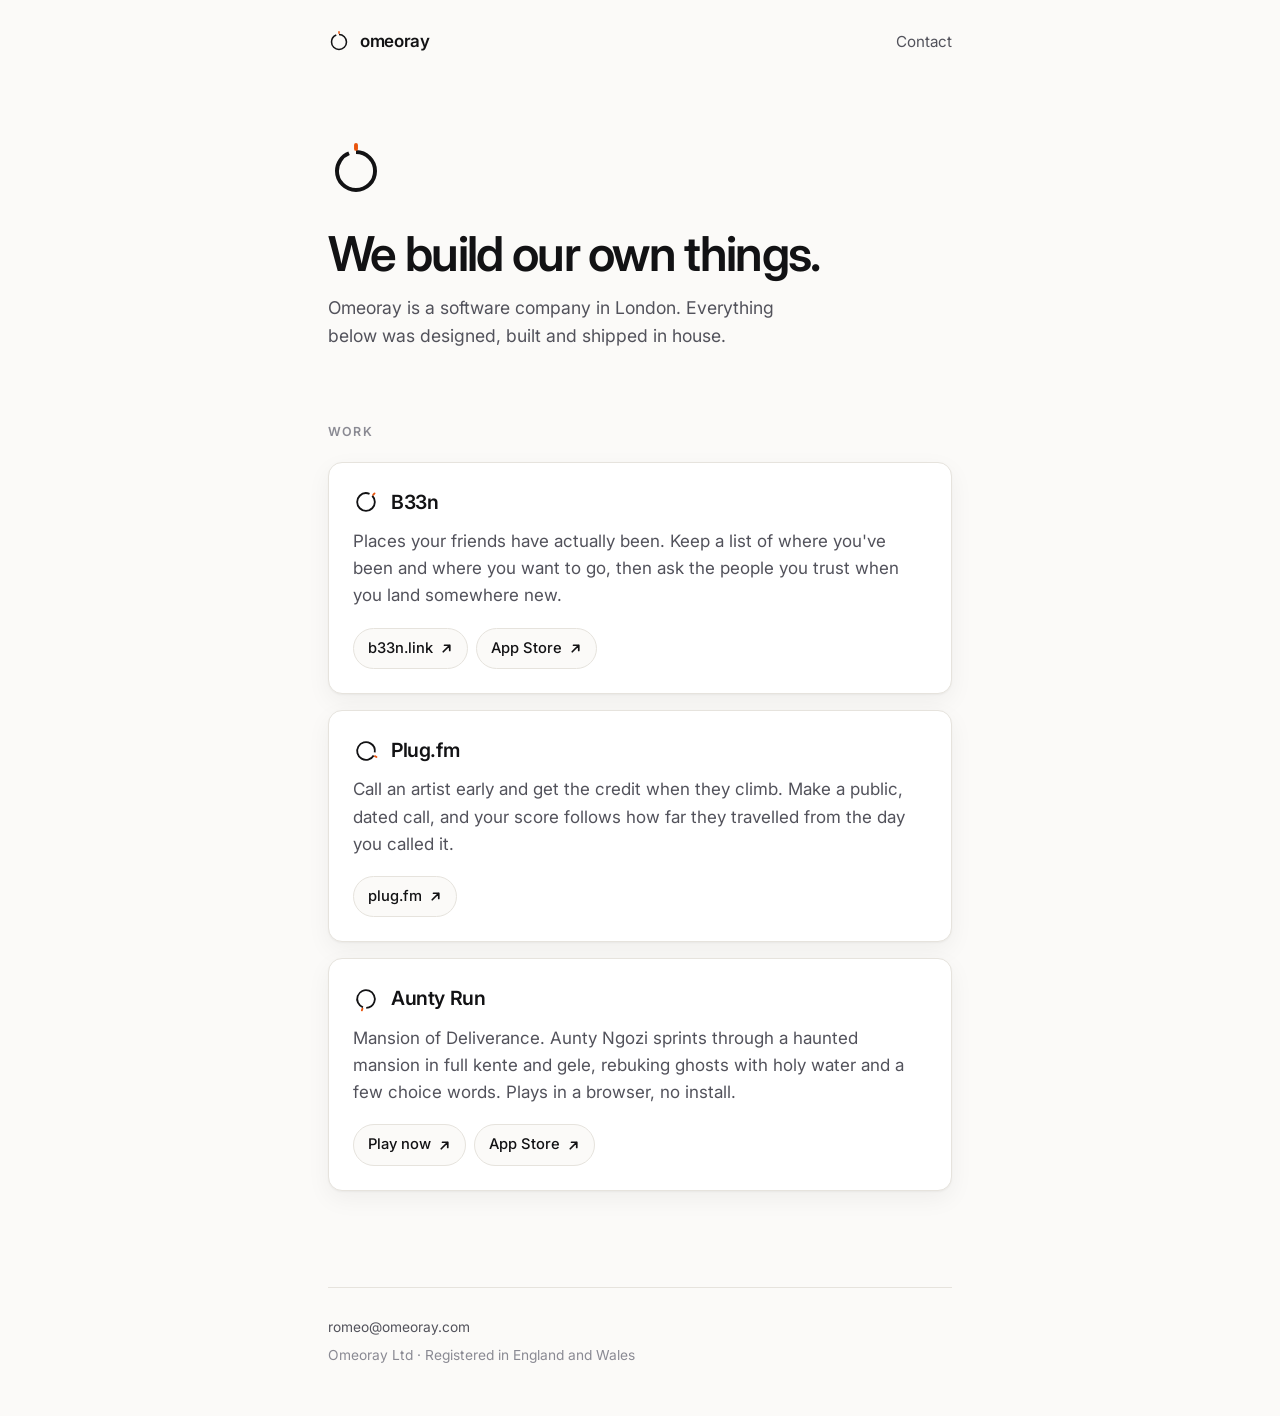
==== index.html @ 8a7ece59 "Add the Omeoray Ltd company site A static site: home page with the three shipped products, and a con" ====
<!DOCTYPE html>
<html lang="en">
<head>
<meta charset="utf-8">
<meta name="viewport" content="width=device-width, initial-scale=1">
<title>Omeoray</title>
<meta name="description" content="Omeoray is a software company in London. We build and run a small portfolio of our own apps.">
<link rel="icon" href="favicon.svg" type="image/svg+xml">
<meta property="og:title" content="Omeoray">
<meta property="og:description" content="A software company in London. We build and run a small portfolio of our own apps.">
<meta property="og:type" content="website">
<link rel="preconnect" href="https://fonts.googleapis.com">
<link rel="preconnect" href="https://fonts.gstatic.com" crossorigin>
<link href="https://fonts.googleapis.com/css2?family=Inter:wght@400;500;600&display=swap" rel="stylesheet">
<link rel="stylesheet" href="styles.css">
</head>
<body>

<div class="shell">

  <header class="top">
    <a class="brand" href="./" aria-label="Omeoray — home">
      <!-- the bearing mark: one ring, one tick. --bearing sets its heading. -->
      <svg class="mark" viewBox="0 0 100 100" style="--bearing:0deg" aria-hidden="true">
        <g class="dial">
          <circle class="ring" cx="50" cy="50" r="34" stroke-dasharray="199.6 14" transform="rotate(-90 50 50)"></circle>
          <line class="tick" x1="50" y1="10.5" x2="50" y2="3.5"></line>
        </g>
      </svg>
      <span>omeoray</span>
    </a>
    <nav><a href="contact/">Contact</a></nav>
  </header>

  <main>

    <section class="hero">
      <svg class="mark" id="heroMark" viewBox="0 0 100 100" style="--bearing:0deg" aria-hidden="true">
        <g class="dial">
          <circle class="ring" cx="50" cy="50" r="34" stroke-dasharray="199.6 14" transform="rotate(-90 50 50)"></circle>
          <line class="tick" x1="50" y1="10.5" x2="50" y2="3.5"></line>
        </g>
      </svg>
      <h1>We build our own&nbsp;things.</h1>
      <p>Omeoray is a software company in London. Everything below was designed, built and shipped in&nbsp;house.</p>
    </section>

    <section aria-labelledby="work">
      <h2 class="section-label" id="work">Work</h2>

      <ul class="projects">

        <!-- ───────── B33n ───────── -->
        <li class="project reveal" style="--bearing:45deg">
          <div class="project-top">
            <svg class="mark" viewBox="0 0 100 100" aria-hidden="true">
              <g class="dial">
                <circle class="ring" cx="50" cy="50" r="34" stroke-dasharray="199.6 14" transform="rotate(-90 50 50)"></circle>
                <line class="tick" x1="50" y1="10.5" x2="50" y2="3.5"></line>
              </g>
            </svg>
            <h3>B33n</h3>
          </div>
          <p>Places your friends have actually been. Keep a list of where you've been and where you want to go, then ask the people you trust when you land somewhere new.</p>
          <p class="actions">
            <a class="btn" href="https://b33n.link">
              b33n.link
              <svg aria-hidden="true" viewBox="0 0 12 12" fill="none" stroke="currentColor" stroke-width="1.6" stroke-linecap="round" stroke-linejoin="round"><path d="M3 9 9 3M4.2 3H9v4.8"/></svg>
            </a>
            <a class="btn" href="https://apps.apple.com/gb/app/b33n/id6809171479">
              App Store
              <svg aria-hidden="true" viewBox="0 0 12 12" fill="none" stroke="currentColor" stroke-width="1.6" stroke-linecap="round" stroke-linejoin="round"><path d="M3 9 9 3M4.2 3H9v4.8"/></svg>
            </a>
          </p>
        </li>

        <!-- ───────── Plug.fm ───────── -->
        <li class="project reveal" style="--bearing:120deg">
          <div class="project-top">
            <svg class="mark" viewBox="0 0 100 100" aria-hidden="true">
              <g class="dial">
                <circle class="ring" cx="50" cy="50" r="34" stroke-dasharray="199.6 14" transform="rotate(-90 50 50)"></circle>
                <line class="tick" x1="50" y1="10.5" x2="50" y2="3.5"></line>
              </g>
            </svg>
            <h3>Plug.fm</h3>
          </div>
          <p>Call an artist early and get the credit when they climb. Make a public, dated call, and your score follows how far they travelled from the day you called it.</p>
          <p class="actions">
            <a class="btn" href="https://plug.fm">
              plug.fm
              <svg aria-hidden="true" viewBox="0 0 12 12" fill="none" stroke="currentColor" stroke-width="1.6" stroke-linecap="round" stroke-linejoin="round"><path d="M3 9 9 3M4.2 3H9v4.8"/></svg>
            </a>
          </p>
        </li>

        <!-- ───────── Aunty Run ───────── -->
        <li class="project reveal" style="--bearing:200deg">
          <div class="project-top">
            <svg class="mark" viewBox="0 0 100 100" aria-hidden="true">
              <g class="dial">
                <circle class="ring" cx="50" cy="50" r="34" stroke-dasharray="199.6 14" transform="rotate(-90 50 50)"></circle>
                <line class="tick" x1="50" y1="10.5" x2="50" y2="3.5"></line>
              </g>
            </svg>
            <h3>Aunty Run</h3>
          </div>
          <p>Mansion of Deliverance. Aunty Ngozi sprints through a haunted mansion in full kente and gele, rebuking ghosts with holy water and a few choice words. Plays in a browser, no install.</p>
          <p class="actions">
            <a class="btn" href="https://aunty-run.replit.app">
              Play now
              <svg aria-hidden="true" viewBox="0 0 12 12" fill="none" stroke="currentColor" stroke-width="1.6" stroke-linecap="round" stroke-linejoin="round"><path d="M3 9 9 3M4.2 3H9v4.8"/></svg>
            </a>
            <a class="btn" href="https://apps.apple.com/gb/app/auntyrun/id6780049104">
              App Store
              <svg aria-hidden="true" viewBox="0 0 12 12" fill="none" stroke="currentColor" stroke-width="1.6" stroke-linecap="round" stroke-linejoin="round"><path d="M3 9 9 3M4.2 3H9v4.8"/></svg>
            </a>
          </p>
        </li>

      </ul>
    </section>

  </main>

  <footer>
    <p><a href="contact/">romeo@omeoray.com</a></p>
    <!-- Required by law before this goes live on a public domain: company number,
         place of registration and registered office address. See README. -->
    <p>Omeoray Ltd · Registered in England and Wales</p>
  </footer>

</div>

<script>
  document.documentElement.classList.add('js');

  // Settle the hero mark onto its bearing once, on arrival.
  var hero = document.getElementById('heroMark');
  if (hero && !matchMedia('(prefers-reduced-motion: reduce)').matches) {
    hero.style.setProperty('--bearing', '-42deg');
    requestAnimationFrame(function () {
      requestAnimationFrame(function () {
        hero.style.setProperty('--bearing', '0deg');
      });
    });
  }

  // Reveal each card as it arrives. With no JS the cards are simply visible.
  var cards = document.querySelectorAll('.reveal');
  if ('IntersectionObserver' in window) {
    var io = new IntersectionObserver(function (entries) {
      entries.forEach(function (entry) {
        if (entry.isIntersecting) {
          entry.target.classList.add('is-in');
          io.unobserve(entry.target);
        }
      });
    }, { rootMargin: '0px 0px -8% 0px', threshold: 0.1 });
    cards.forEach(function (card, i) {
      card.style.transitionDelay = (i * 70) + 'ms';
      io.observe(card);
    });
  } else {
    cards.forEach(function (card) { card.classList.add('is-in'); });
  }
</script>

</body>
</html>
---- styles.css ----
/* Omeoray Ltd — company site
   One stylesheet. Light by default, dark when the viewer's system asks for it. */

:root {
  --bg: #fbfaf8;
  --bg-raised: #ffffff;
  --ink: #121214;
  --ink-soft: #52525b;
  --ink-faint: #8a8a93;
  --line: #e6e3dd;
  --accent: #e9540d;
  --shadow: 0 1px 2px rgba(18, 18, 20, 0.04), 0 8px 24px rgba(18, 18, 20, 0.05);
  --shadow-lift: 0 2px 4px rgba(18, 18, 20, 0.05), 0 14px 36px rgba(18, 18, 20, 0.09);
  --radius: 14px;
}

@media (prefers-color-scheme: dark) {
  :root:not([data-theme="light"]) {
    --bg: #0e0e10;
    --bg-raised: #17171a;
    --ink: #f4f3f1;
    --ink-soft: #a9a9b2;
    --ink-faint: #74747c;
    --line: #27272b;
    --accent: #ff7a33;
    --shadow: 0 1px 2px rgba(0, 0, 0, 0.3), 0 8px 24px rgba(0, 0, 0, 0.26);
    --shadow-lift: 0 2px 4px rgba(0, 0, 0, 0.34), 0 14px 36px rgba(0, 0, 0, 0.4);
  }
}

:root[data-theme="dark"] {
  --bg: #0e0e10;
  --bg-raised: #17171a;
  --ink: #f4f3f1;
  --ink-soft: #a9a9b2;
  --ink-faint: #74747c;
  --line: #27272b;
  --accent: #ff7a33;
  --shadow: 0 1px 2px rgba(0, 0, 0, 0.3), 0 8px 24px rgba(0, 0, 0, 0.26);
  --shadow-lift: 0 2px 4px rgba(0, 0, 0, 0.34), 0 14px 36px rgba(0, 0, 0, 0.4);
}

*,
*::before,
*::after {
  box-sizing: border-box;
}

html {
  -webkit-text-size-adjust: 100%;
}

body {
  margin: 0;
  background: var(--bg);
  color: var(--ink);
  font-family: Inter, ui-sans-serif, system-ui, -apple-system, "Segoe UI", Roboto,
    Helvetica, Arial, sans-serif;
  font-size: 17px;
  line-height: 1.6;
  -webkit-font-smoothing: antialiased;
  text-rendering: optimizeLegibility;
}

.shell {
  width: 100%;
  max-width: 41rem;
  margin: 0 auto;
  padding: 0 16px;
}

/* ---------- the bearing mark ---------- */

.mark {
  display: block;
  color: var(--ink);
  flex: none;
}

.mark .ring {
  fill: none;
  stroke: currentColor;
  stroke-width: 7;
}

.mark .tick {
  fill: none;
  stroke: var(--accent);
  stroke-width: 7;
  stroke-linecap: round;
}

.mark .dial {
  transform: rotate(var(--bearing, 0deg));
  transform-origin: 50px 50px;
  transition: transform 900ms cubic-bezier(0.22, 1, 0.36, 1);
}

/* ---------- header ---------- */

.top {
  display: flex;
  align-items: center;
  justify-content: space-between;
  gap: 16px;
  padding: 28px 0 0;
}

.brand {
  display: inline-flex;
  align-items: center;
  gap: 10px;
  color: inherit;
  text-decoration: none;
  font-weight: 600;
  letter-spacing: -0.02em;
}

.brand .mark {
  width: 22px;
  height: 22px;
}

.top nav a {
  color: var(--ink-soft);
  text-decoration: none;
  font-size: 0.95rem;
}

.top nav a:hover,
.top nav a:focus-visible {
  color: var(--ink);
}

/* ---------- hero ---------- */

.hero {
  padding: 88px 0 72px;
}

.hero .mark {
  width: 56px;
  height: 56px;
  margin-bottom: 30px;
}

.hero h1 {
  margin: 0 0 14px;
  font-size: clamp(2.1rem, 8vw, 3rem);
  line-height: 1.05;
  letter-spacing: -0.035em;
  font-weight: 600;
}

.hero p {
  margin: 0;
  max-width: 30rem;
  color: var(--ink-soft);
  font-size: 1.1rem;
}

/* ---------- projects ---------- */

.section-label {
  margin: 0 0 20px;
  font-size: 0.78rem;
  font-weight: 600;
  letter-spacing: 0.1em;
  text-transform: uppercase;
  color: var(--ink-faint);
}

.projects {
  list-style: none;
  margin: 0;
  padding: 0;
  display: grid;
  gap: 16px;
}

.project {
  background: var(--bg-raised);
  border: 1px solid var(--line);
  border-radius: var(--radius);
  padding: 24px;
  box-shadow: var(--shadow);
  transition: box-shadow 260ms ease, transform 260ms ease, border-color 260ms ease;
}

.project:hover,
.project:focus-within {
  transform: translateY(-2px);
  box-shadow: var(--shadow-lift);
  border-color: color-mix(in srgb, var(--accent) 34%, var(--line));
}

/* One satisfying revolution when you reach for it. */
.project:hover .mark .dial,
.project:focus-within .mark .dial {
  transform: rotate(calc(var(--bearing, 0deg) + 360deg));
}

.project-top {
  display: flex;
  align-items: center;
  gap: 12px;
  margin-bottom: 10px;
}

.project-top .mark {
  width: 26px;
  height: 26px;
}

.project h3 {
  margin: 0;
  font-size: 1.22rem;
  letter-spacing: -0.02em;
  font-weight: 600;
}

.project p {
  margin: 0 0 18px;
  color: var(--ink-soft);
}

.actions {
  display: flex;
  flex-wrap: wrap;
  gap: 8px;
  margin: 0 !important;
}

.btn {
  display: inline-flex;
  align-items: center;
  gap: 7px;
  padding: 8px 14px;
  border: 1px solid var(--line);
  border-radius: 999px;
  background: var(--bg);
  color: var(--ink);
  font-size: 0.92rem;
  font-weight: 500;
  text-decoration: none;
  transition: border-color 160ms ease, color 160ms ease, background 160ms ease;
}

.btn:hover,
.btn:focus-visible {
  border-color: var(--accent);
  color: var(--accent);
}

.btn svg {
  width: 13px;
  height: 13px;
  flex: none;
}

/* ---------- contact ---------- */

.contact {
  padding: 88px 0 0;
}

.contact h1 {
  margin: 0 0 14px;
  font-size: clamp(2rem, 7vw, 2.6rem);
  letter-spacing: -0.035em;
  line-height: 1.1;
  font-weight: 600;
}

.contact > p {
  margin: 0 0 32px;
  max-width: 30rem;
  color: var(--ink-soft);
  font-size: 1.1rem;
}

.mailto {
  display: inline-block;
  font-size: clamp(1.15rem, 5vw, 1.6rem);
  font-weight: 600;
  letter-spacing: -0.02em;
  color: var(--ink);
  text-decoration: none;
  border-bottom: 2px solid color-mix(in srgb, var(--accent) 45%, transparent);
  padding-bottom: 2px;
  transition: color 160ms ease, border-color 160ms ease;
  overflow-wrap: anywhere;
}

.mailto:hover,
.mailto:focus-visible {
  color: var(--accent);
  border-color: var(--accent);
}

.copy-row {
  display: flex;
  align-items: center;
  gap: 12px;
  margin-top: 18px;
  min-height: 34px;
}

.copy {
  appearance: none;
  font: inherit;
  font-size: 0.9rem;
  cursor: pointer;
  padding: 7px 13px;
  border: 1px solid var(--line);
  border-radius: 999px;
  background: var(--bg-raised);
  color: var(--ink-soft);
  transition: border-color 160ms ease, color 160ms ease;
}

.copy:hover,
.copy:focus-visible {
  border-color: var(--accent);
  color: var(--accent);
}

.copy-note {
  font-size: 0.9rem;
  color: var(--accent);
  opacity: 0;
  transition: opacity 200ms ease;
}

.copy-note.is-shown {
  opacity: 1;
}

/* ---------- footer ---------- */

footer {
  margin-top: 96px;
  padding: 28px 0 44px;
  border-top: 1px solid var(--line);
  color: var(--ink-faint);
  font-size: 0.86rem;
}

footer p {
  margin: 0 0 6px;
}

footer a {
  color: var(--ink-soft);
  text-decoration: none;
}

footer a:hover,
footer a:focus-visible {
  color: var(--accent);
}

/* ---------- scroll reveal (only ever applied when JS runs) ---------- */

.js .reveal {
  opacity: 0;
  transform: translateY(14px);
  transition: opacity 620ms ease, transform 620ms cubic-bezier(0.22, 1, 0.36, 1);
}

.js .reveal.is-in {
  opacity: 1;
  transform: none;
}

:focus-visible {
  outline: 2px solid var(--accent);
  outline-offset: 3px;
  border-radius: 4px;
}

@media (prefers-reduced-motion: reduce) {
  *,
  *::before,
  *::after {
    animation-duration: 0.001ms !important;
    animation-iteration-count: 1 !important;
    transition-duration: 0.001ms !important;
  }

  .js .reveal {
    opacity: 1;
    transform: none;
  }
}
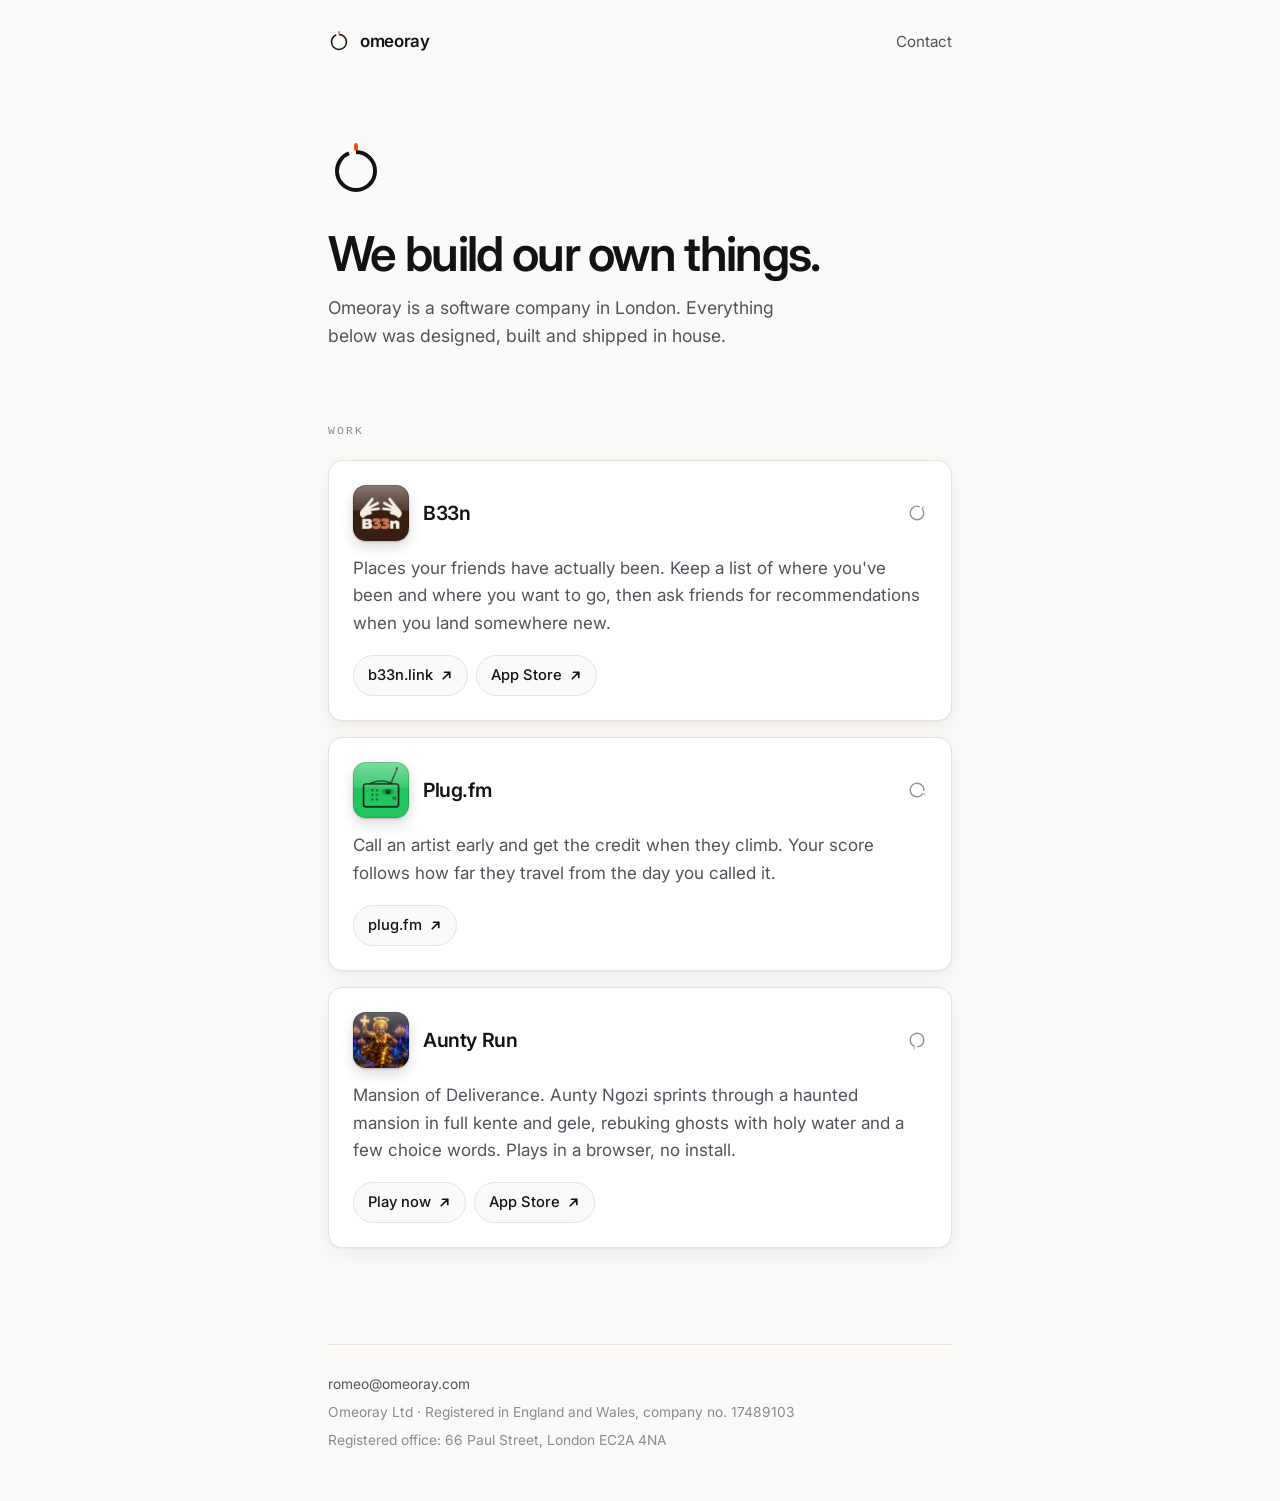
==== commit d09ddb39: "Add app icons, company details, and a little 2003 Each product now leads with its real App Store ico" ====
--- a/index.html
+++ b/index.html
@@ -13,8 +13,25 @@
 <link rel="preconnect" href="https://fonts.gstatic.com" crossorigin>
 <link href="https://fonts.googleapis.com/css2?family=Inter:wght@400;500;600&display=swap" rel="stylesheet">
 <link rel="stylesheet" href="styles.css">
+<script>
+  // Decide before first paint, so the loader never flashes in after the page.
+  // Once per session only, and never when the viewer asks for less motion.
+  (function () {
+    try {
+      if (!sessionStorage.getItem('omeoray-loaded') &&
+          !matchMedia('(prefers-reduced-motion: reduce)').matches) {
+        document.documentElement.classList.add('preloading');
+      }
+    } catch (e) { /* private mode: just skip it */ }
+  })();
+</script>
 </head>
 <body>
+
+<div class="preloader" id="preloader" aria-hidden="true">
+  <div class="pl-bar"><div class="pl-fill" id="plFill"></div></div>
+  <div class="pl-count" id="plCount">Loading 0%</div>
+</div>
 
 <div class="shell">
 
@@ -53,15 +70,16 @@
         <!-- ───────── B33n ───────── -->
         <li class="project reveal" style="--bearing:45deg">
           <div class="project-top">
+            <span class="app-icon"><img src="assets/b33n.png" width="112" height="112" alt="" loading="lazy" decoding="async"></span>
+            <h3>B33n</h3>
             <svg class="mark" viewBox="0 0 100 100" aria-hidden="true">
               <g class="dial">
                 <circle class="ring" cx="50" cy="50" r="34" stroke-dasharray="199.6 14" transform="rotate(-90 50 50)"></circle>
                 <line class="tick" x1="50" y1="10.5" x2="50" y2="3.5"></line>
               </g>
             </svg>
-            <h3>B33n</h3>
           </div>
-          <p>Places your friends have actually been. Keep a list of where you've been and where you want to go, then ask the people you trust when you land somewhere new.</p>
+          <p>Places your friends have actually been. Keep a list of where you've been and where you want to go, then ask friends for recommendations when you land somewhere new.</p>
           <p class="actions">
             <a class="btn" href="https://b33n.link">
               b33n.link
@@ -77,15 +95,16 @@
         <!-- ───────── Plug.fm ───────── -->
         <li class="project reveal" style="--bearing:120deg">
           <div class="project-top">
+            <span class="app-icon"><img src="assets/plug.png" width="112" height="112" alt="" loading="lazy" decoding="async"></span>
+            <h3>Plug.fm</h3>
             <svg class="mark" viewBox="0 0 100 100" aria-hidden="true">
               <g class="dial">
                 <circle class="ring" cx="50" cy="50" r="34" stroke-dasharray="199.6 14" transform="rotate(-90 50 50)"></circle>
                 <line class="tick" x1="50" y1="10.5" x2="50" y2="3.5"></line>
               </g>
             </svg>
-            <h3>Plug.fm</h3>
           </div>
-          <p>Call an artist early and get the credit when they climb. Make a public, dated call, and your score follows how far they travelled from the day you called it.</p>
+          <p>Call an artist early and get the credit when they climb. Your score follows how far they travel from the day you called it.</p>
           <p class="actions">
             <a class="btn" href="https://plug.fm">
               plug.fm
@@ -97,13 +116,14 @@
         <!-- ───────── Aunty Run ───────── -->
         <li class="project reveal" style="--bearing:200deg">
           <div class="project-top">
+            <span class="app-icon"><img src="assets/auntyrun.png" width="112" height="112" alt="" loading="lazy" decoding="async"></span>
+            <h3>Aunty Run</h3>
             <svg class="mark" viewBox="0 0 100 100" aria-hidden="true">
               <g class="dial">
                 <circle class="ring" cx="50" cy="50" r="34" stroke-dasharray="199.6 14" transform="rotate(-90 50 50)"></circle>
                 <line class="tick" x1="50" y1="10.5" x2="50" y2="3.5"></line>
               </g>
             </svg>
-            <h3>Aunty Run</h3>
           </div>
           <p>Mansion of Deliverance. Aunty Ngozi sprints through a haunted mansion in full kente and gele, rebuking ghosts with holy water and a few choice words. Plays in a browser, no install.</p>
           <p class="actions">
@@ -125,15 +145,44 @@
 
   <footer>
     <p><a href="contact/">romeo@omeoray.com</a></p>
-    <!-- Required by law before this goes live on a public domain: company number,
-         place of registration and registered office address. See README. -->
-    <p>Omeoray Ltd · Registered in England and Wales</p>
+    <p>Omeoray Ltd · Registered in England and Wales, company no. 17489103</p>
+    <p>Registered office: 66 Paul Street, London EC2A 4NA</p>
   </footer>
 
 </div>
 
 <script>
   document.documentElement.classList.add('js');
+
+  // The loader. Counts up, fills the bar, gets out of the way.
+  (function () {
+    var root = document.documentElement;
+    if (!root.classList.contains('preloading')) return;
+
+    var el = document.getElementById('preloader');
+    var fill = document.getElementById('plFill');
+    var count = document.getElementById('plCount');
+    var start = null;
+    var RUN = 850;
+
+    function frame(now) {
+      if (start === null) start = now;
+      var t = Math.min((now - start) / RUN, 1);
+      var eased = 1 - Math.pow(1 - t, 3);
+      var pct = Math.round(eased * 100);
+      fill.style.width = pct + '%';
+      count.textContent = 'Loading ' + pct + '%';
+      if (t < 1) {
+        requestAnimationFrame(frame);
+      } else {
+        try { sessionStorage.setItem('omeoray-loaded', '1'); } catch (e) {}
+        el.classList.add('is-done');
+        root.classList.remove('preloading');
+        setTimeout(function () { el.remove(); }, 450);
+      }
+    }
+    requestAnimationFrame(frame);
+  })();
 
   // Settle the hero mark onto its bearing once, on arrival.
   var hero = document.getElementById('heroMark');
--- a/styles.css
+++ b/styles.css
@@ -12,6 +12,9 @@
   --shadow: 0 1px 2px rgba(18, 18, 20, 0.04), 0 8px 24px rgba(18, 18, 20, 0.05);
   --shadow-lift: 0 2px 4px rgba(18, 18, 20, 0.05), 0 14px 36px rgba(18, 18, 20, 0.09);
   --radius: 14px;
+  --mono: ui-monospace, SFMono-Regular, Menlo, "Cascadia Mono", "Liberation Mono",
+    Consolas, monospace;
+  --sheen: rgba(255, 255, 255, 0.55);
 }
 
 @media (prefers-color-scheme: dark) {
@@ -25,6 +28,7 @@
     --accent: #ff7a33;
     --shadow: 0 1px 2px rgba(0, 0, 0, 0.3), 0 8px 24px rgba(0, 0, 0, 0.26);
     --shadow-lift: 0 2px 4px rgba(0, 0, 0, 0.34), 0 14px 36px rgba(0, 0, 0, 0.4);
+    --sheen: rgba(255, 255, 255, 0.16);
   }
 }
 
@@ -38,6 +42,7 @@
   --accent: #ff7a33;
   --shadow: 0 1px 2px rgba(0, 0, 0, 0.3), 0 8px 24px rgba(0, 0, 0, 0.26);
   --shadow-lift: 0 2px 4px rgba(0, 0, 0, 0.34), 0 14px 36px rgba(0, 0, 0, 0.4);
+  --sheen: rgba(255, 255, 255, 0.16);
 }
 
 *,
@@ -163,9 +168,10 @@
 
 .section-label {
   margin: 0 0 20px;
-  font-size: 0.78rem;
-  font-weight: 600;
-  letter-spacing: 0.1em;
+  font-family: var(--mono);
+  font-size: 0.72rem;
+  font-weight: 500;
+  letter-spacing: 0.18em;
   text-transform: uppercase;
   color: var(--ink-faint);
 }
@@ -179,6 +185,8 @@
 }
 
 .project {
+  position: relative;
+  overflow: hidden;
   background: var(--bg-raised);
   border: 1px solid var(--line);
   border-radius: var(--radius);
@@ -203,20 +211,143 @@
 .project-top {
   display: flex;
   align-items: center;
-  gap: 12px;
-  margin-bottom: 10px;
-}
-
+  gap: 14px;
+  margin-bottom: 14px;
+}
+
+/* The maker's mark sits in the corner of each product, like a hallmark. */
 .project-top .mark {
-  width: 26px;
-  height: 26px;
+  width: 20px;
+  height: 20px;
+  opacity: 0.45;
 }
 
 .project h3 {
+  flex: 1;
   margin: 0;
   font-size: 1.22rem;
   letter-spacing: -0.02em;
   font-weight: 600;
+}
+
+/* ---------- app icons, with the 2003 glass shine ---------- */
+
+.app-icon {
+  position: relative;
+  width: 56px;
+  height: 56px;
+  flex: none;
+  border-radius: 13px;
+  overflow: hidden;
+  box-shadow: 0 1px 2px rgba(0, 0, 0, 0.2), 0 6px 14px rgba(0, 0, 0, 0.14);
+}
+
+.app-icon img {
+  display: block;
+  width: 100%;
+  height: 100%;
+  object-fit: cover;
+}
+
+/* highlight across the top half, cut off hard — the old gel-button trick */
+.app-icon::after {
+  content: "";
+  position: absolute;
+  inset: 0;
+  pointer-events: none;
+  background: linear-gradient(
+    to bottom,
+    rgba(255, 255, 255, 0.4) 0%,
+    rgba(255, 255, 255, 0.12) 45%,
+    rgba(255, 255, 255, 0) 46%
+  );
+}
+
+.app-icon::before {
+  content: "";
+  position: absolute;
+  inset: 0;
+  z-index: 1;
+  pointer-events: none;
+  border-radius: inherit;
+  box-shadow: inset 0 0 0 1px rgba(0, 0, 0, 0.14);
+}
+
+/* ---------- the sheen sweep ---------- */
+
+.project::after {
+  content: "";
+  position: absolute;
+  top: 0;
+  left: -60%;
+  width: 38%;
+  height: 100%;
+  pointer-events: none;
+  opacity: 0;
+  transform: skewX(-18deg);
+  background: linear-gradient(100deg, transparent, var(--sheen), transparent);
+}
+
+.project:hover::after,
+.project:focus-within::after {
+  animation: sweep 900ms ease-out;
+}
+
+@keyframes sweep {
+  0% { left: -60%; opacity: 0; }
+  12% { opacity: 1; }
+  100% { left: 125%; opacity: 0; }
+}
+
+/* ---------- the loader ---------- */
+
+.preloader {
+  position: fixed;
+  inset: 0;
+  z-index: 60;
+  display: none;
+  flex-direction: column;
+  align-items: center;
+  justify-content: center;
+  gap: 18px;
+  background: var(--bg);
+}
+
+.preloading .preloader {
+  display: flex;
+}
+
+.preloading body {
+  overflow: hidden;
+}
+
+.preloader.is-done {
+  opacity: 0;
+  pointer-events: none;
+  transition: opacity 420ms ease;
+}
+
+.pl-bar {
+  width: min(240px, 58vw);
+  height: 3px;
+  overflow: hidden;
+  border-radius: 999px;
+  background: var(--line);
+}
+
+.pl-fill {
+  width: 0;
+  height: 100%;
+  border-radius: 999px;
+  background: var(--accent);
+}
+
+.pl-count {
+  font-family: var(--mono);
+  font-size: 0.72rem;
+  letter-spacing: 0.22em;
+  text-transform: uppercase;
+  color: var(--ink-faint);
 }
 
 .project p {
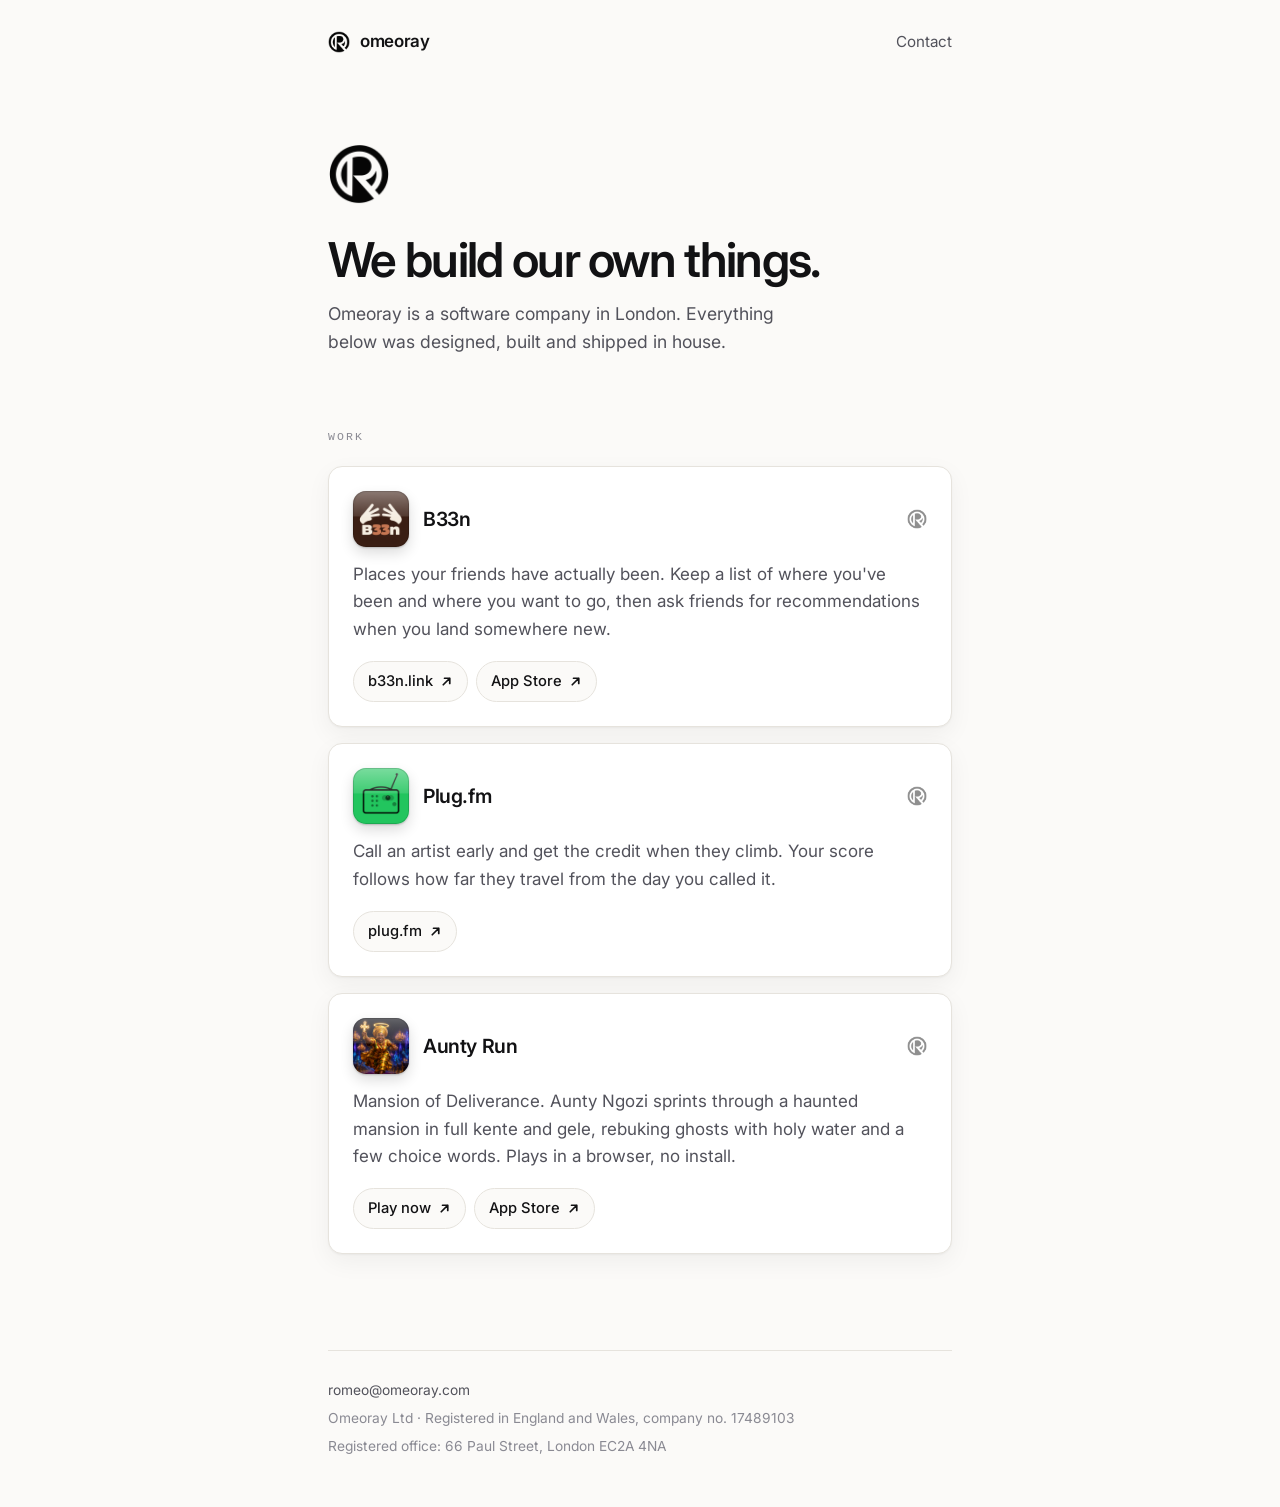
==== commit 81ac5046: "Use the real Omeoray mark Replaces the placeholder ring with the actual monogram, cropped out of the" ====
--- a/index.html
+++ b/index.html
@@ -6,6 +6,7 @@
 <title>Omeoray</title>
 <meta name="description" content="Omeoray is a software company in London. We build and run a small portfolio of our own apps.">
 <link rel="icon" href="favicon.svg" type="image/svg+xml">
+<link rel="apple-touch-icon" href="assets/apple-touch-icon.png">
 <meta property="og:title" content="Omeoray">
 <meta property="og:description" content="A software company in London. We build and run a small portfolio of our own apps.">
 <meta property="og:type" content="website">
@@ -37,13 +38,7 @@
 
   <header class="top">
     <a class="brand" href="./" aria-label="Omeoray — home">
-      <!-- the bearing mark: one ring, one tick. --bearing sets its heading. -->
-      <svg class="mark" viewBox="0 0 100 100" style="--bearing:0deg" aria-hidden="true">
-        <g class="dial">
-          <circle class="ring" cx="50" cy="50" r="34" stroke-dasharray="199.6 14" transform="rotate(-90 50 50)"></circle>
-          <line class="tick" x1="50" y1="10.5" x2="50" y2="3.5"></line>
-        </g>
-      </svg>
+      <img class="mark" src="assets/omeoray-mark.png" width="512" height="512" alt="" decoding="async">
       <span>omeoray</span>
     </a>
     <nav><a href="contact/">Contact</a></nav>
@@ -52,12 +47,7 @@
   <main>
 
     <section class="hero">
-      <svg class="mark" id="heroMark" viewBox="0 0 100 100" style="--bearing:0deg" aria-hidden="true">
-        <g class="dial">
-          <circle class="ring" cx="50" cy="50" r="34" stroke-dasharray="199.6 14" transform="rotate(-90 50 50)"></circle>
-          <line class="tick" x1="50" y1="10.5" x2="50" y2="3.5"></line>
-        </g>
-      </svg>
+      <img class="mark" src="assets/omeoray-mark.png" width="512" height="512" alt="" decoding="async">
       <h1>We build our own&nbsp;things.</h1>
       <p>Omeoray is a software company in London. Everything below was designed, built and shipped in&nbsp;house.</p>
     </section>
@@ -68,16 +58,11 @@
       <ul class="projects">
 
         <!-- ───────── B33n ───────── -->
-        <li class="project reveal" style="--bearing:45deg">
+        <li class="project reveal">
           <div class="project-top">
             <span class="app-icon"><img src="assets/b33n.png" width="112" height="112" alt="" loading="lazy" decoding="async"></span>
             <h3>B33n</h3>
-            <svg class="mark" viewBox="0 0 100 100" aria-hidden="true">
-              <g class="dial">
-                <circle class="ring" cx="50" cy="50" r="34" stroke-dasharray="199.6 14" transform="rotate(-90 50 50)"></circle>
-                <line class="tick" x1="50" y1="10.5" x2="50" y2="3.5"></line>
-              </g>
-            </svg>
+            <img class="mark" src="assets/omeoray-mark.png" width="512" height="512" alt="" decoding="async">
           </div>
           <p>Places your friends have actually been. Keep a list of where you've been and where you want to go, then ask friends for recommendations when you land somewhere new.</p>
           <p class="actions">
@@ -93,16 +78,11 @@
         </li>
 
         <!-- ───────── Plug.fm ───────── -->
-        <li class="project reveal" style="--bearing:120deg">
+        <li class="project reveal">
           <div class="project-top">
             <span class="app-icon"><img src="assets/plug.png" width="112" height="112" alt="" loading="lazy" decoding="async"></span>
             <h3>Plug.fm</h3>
-            <svg class="mark" viewBox="0 0 100 100" aria-hidden="true">
-              <g class="dial">
-                <circle class="ring" cx="50" cy="50" r="34" stroke-dasharray="199.6 14" transform="rotate(-90 50 50)"></circle>
-                <line class="tick" x1="50" y1="10.5" x2="50" y2="3.5"></line>
-              </g>
-            </svg>
+            <img class="mark" src="assets/omeoray-mark.png" width="512" height="512" alt="" decoding="async">
           </div>
           <p>Call an artist early and get the credit when they climb. Your score follows how far they travel from the day you called it.</p>
           <p class="actions">
@@ -114,16 +94,11 @@
         </li>
 
         <!-- ───────── Aunty Run ───────── -->
-        <li class="project reveal" style="--bearing:200deg">
+        <li class="project reveal">
           <div class="project-top">
             <span class="app-icon"><img src="assets/auntyrun.png" width="112" height="112" alt="" loading="lazy" decoding="async"></span>
             <h3>Aunty Run</h3>
-            <svg class="mark" viewBox="0 0 100 100" aria-hidden="true">
-              <g class="dial">
-                <circle class="ring" cx="50" cy="50" r="34" stroke-dasharray="199.6 14" transform="rotate(-90 50 50)"></circle>
-                <line class="tick" x1="50" y1="10.5" x2="50" y2="3.5"></line>
-              </g>
-            </svg>
+            <img class="mark" src="assets/omeoray-mark.png" width="512" height="512" alt="" decoding="async">
           </div>
           <p>Mansion of Deliverance. Aunty Ngozi sprints through a haunted mansion in full kente and gele, rebuking ghosts with holy water and a few choice words. Plays in a browser, no install.</p>
           <p class="actions">
@@ -184,17 +159,6 @@
     requestAnimationFrame(frame);
   })();
 
-  // Settle the hero mark onto its bearing once, on arrival.
-  var hero = document.getElementById('heroMark');
-  if (hero && !matchMedia('(prefers-reduced-motion: reduce)').matches) {
-    hero.style.setProperty('--bearing', '-42deg');
-    requestAnimationFrame(function () {
-      requestAnimationFrame(function () {
-        hero.style.setProperty('--bearing', '0deg');
-      });
-    });
-  }
-
   // Reveal each card as it arrives. With no JS the cards are simply visible.
   var cards = document.querySelectorAll('.reveal');
   if ('IntersectionObserver' in window) {
--- a/styles.css
+++ b/styles.css
@@ -74,31 +74,26 @@
   padding: 0 16px;
 }
 
-/* ---------- the bearing mark ---------- */
-
+/* ---------- the Omeoray mark ---------- */
+
+/* Black artwork on transparent, so dark mode is one exact inversion
+   rather than a second export. */
 .mark {
   display: block;
-  color: var(--ink);
   flex: none;
-}
-
-.mark .ring {
-  fill: none;
-  stroke: currentColor;
-  stroke-width: 7;
-}
-
-.mark .tick {
-  fill: none;
-  stroke: var(--accent);
-  stroke-width: 7;
-  stroke-linecap: round;
-}
-
-.mark .dial {
-  transform: rotate(var(--bearing, 0deg));
-  transform-origin: 50px 50px;
+  width: 22px;
+  height: 22px;
   transition: transform 900ms cubic-bezier(0.22, 1, 0.36, 1);
+}
+
+@media (prefers-color-scheme: dark) {
+  :root:not([data-theme="light"]) .mark {
+    filter: invert(1);
+  }
+}
+
+:root[data-theme="dark"] .mark {
+  filter: invert(1);
 }
 
 /* ---------- header ---------- */
@@ -144,9 +139,15 @@
 }
 
 .hero .mark {
-  width: 56px;
-  height: 56px;
+  width: 62px;
+  height: 62px;
   margin-bottom: 30px;
+  animation: spin-in 1100ms cubic-bezier(0.22, 1, 0.36, 1) both;
+}
+
+@keyframes spin-in {
+  from { transform: rotate(-150deg) scale(0.86); opacity: 0; }
+  to { transform: none; opacity: 1; }
 }
 
 .hero h1 {
@@ -203,9 +204,9 @@
 }
 
 /* One satisfying revolution when you reach for it. */
-.project:hover .mark .dial,
-.project:focus-within .mark .dial {
-  transform: rotate(calc(var(--bearing, 0deg) + 360deg));
+.project:hover .mark,
+.project:focus-within .mark {
+  transform: rotate(360deg);
 }
 
 .project-top {
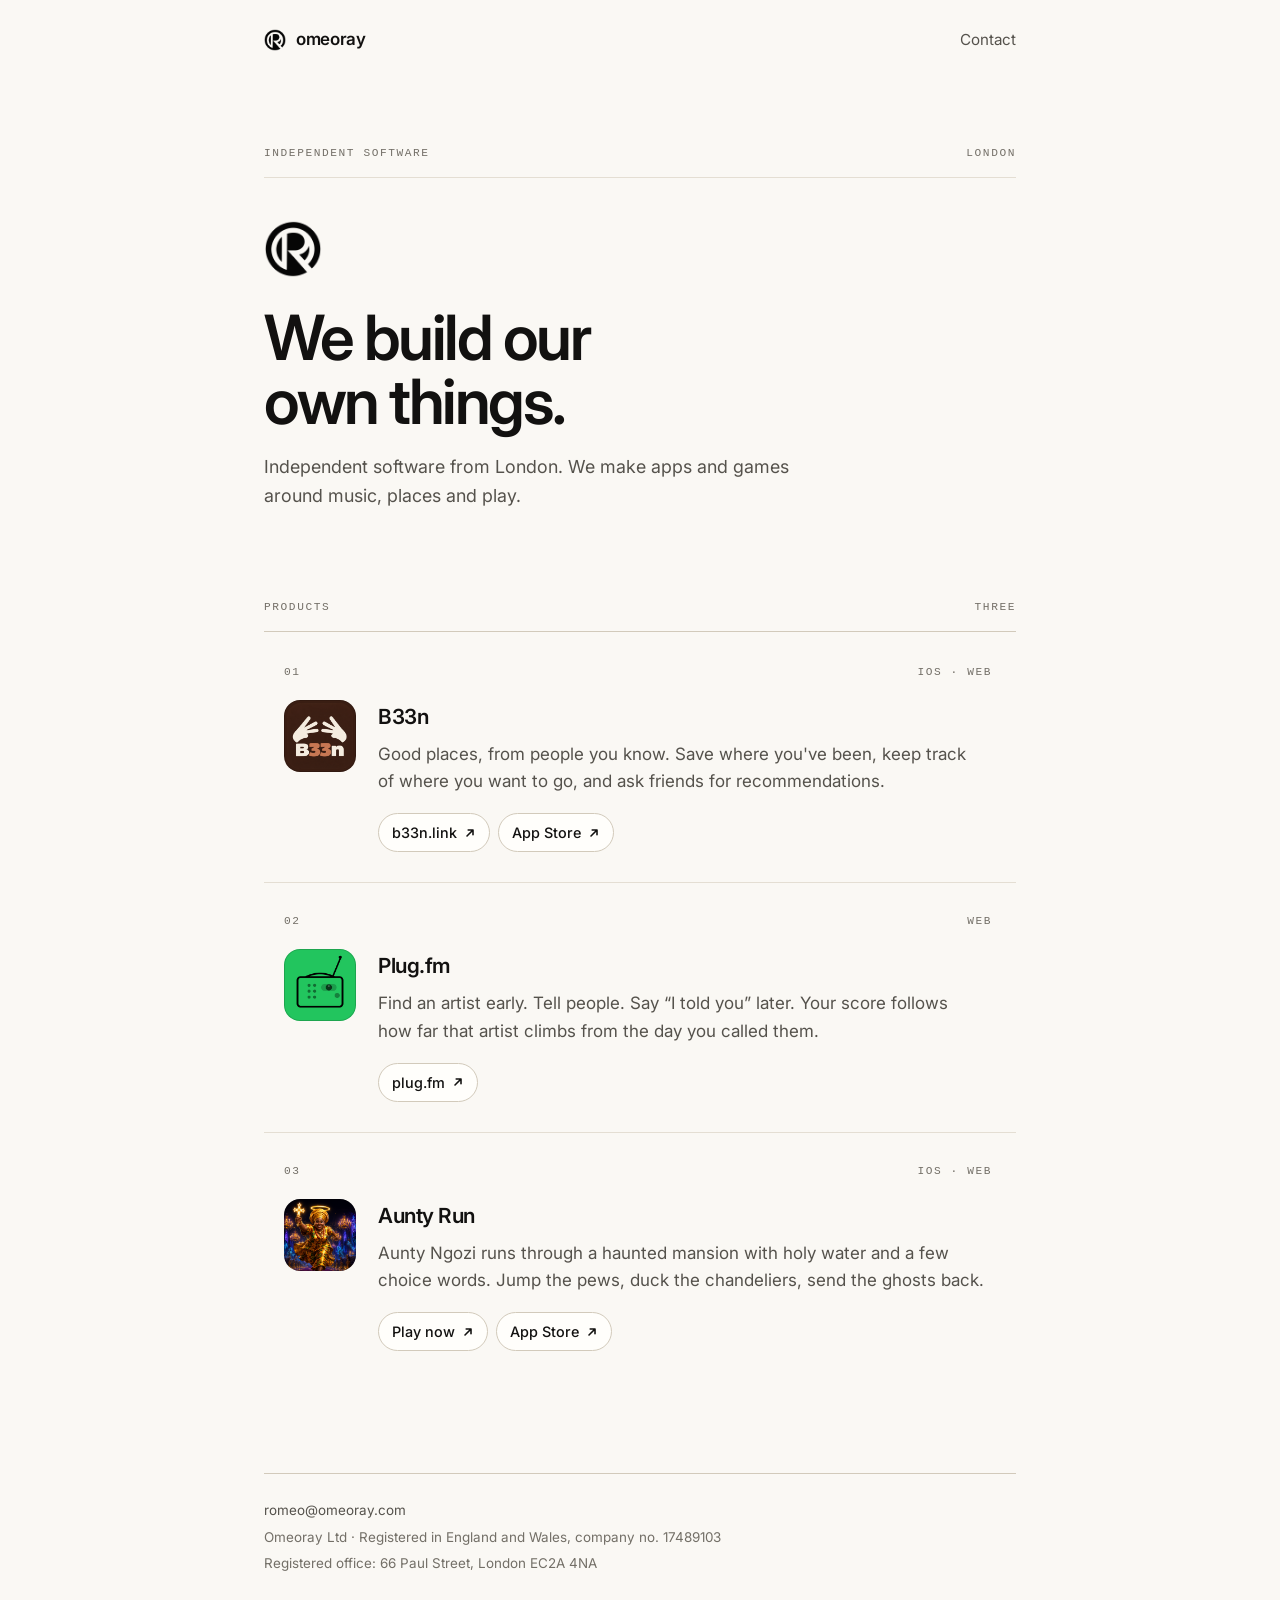
==== commit 74b46355: "Rework the site as a curated portfolio Panels instead of cards. The rounded, shadowed card look read" ====
--- a/index.html
+++ b/index.html
@@ -4,35 +4,18 @@
 <meta charset="utf-8">
 <meta name="viewport" content="width=device-width, initial-scale=1">
 <title>Omeoray</title>
-<meta name="description" content="Omeoray is a software company in London. We build and run a small portfolio of our own apps.">
+<meta name="description" content="Independent software from London. We make apps and games around music, places and play.">
 <link rel="icon" href="favicon.svg" type="image/svg+xml">
 <link rel="apple-touch-icon" href="assets/apple-touch-icon.png">
 <meta property="og:title" content="Omeoray">
-<meta property="og:description" content="A software company in London. We build and run a small portfolio of our own apps.">
+<meta property="og:description" content="Independent software from London. We make apps and games around music, places and play.">
 <meta property="og:type" content="website">
 <link rel="preconnect" href="https://fonts.googleapis.com">
 <link rel="preconnect" href="https://fonts.gstatic.com" crossorigin>
 <link href="https://fonts.googleapis.com/css2?family=Inter:wght@400;500;600&display=swap" rel="stylesheet">
 <link rel="stylesheet" href="styles.css">
-<script>
-  // Decide before first paint, so the loader never flashes in after the page.
-  // Once per session only, and never when the viewer asks for less motion.
-  (function () {
-    try {
-      if (!sessionStorage.getItem('omeoray-loaded') &&
-          !matchMedia('(prefers-reduced-motion: reduce)').matches) {
-        document.documentElement.classList.add('preloading');
-      }
-    } catch (e) { /* private mode: just skip it */ }
-  })();
-</script>
 </head>
 <body>
-
-<div class="preloader" id="preloader" aria-hidden="true">
-  <div class="pl-bar"><div class="pl-fill" id="plFill"></div></div>
-  <div class="pl-count" id="plCount">Loading 0%</div>
-</div>
 
 <div class="shell">
 
@@ -47,70 +30,107 @@
   <main>
 
     <section class="hero">
+      <div class="hero-bar">
+        <span class="meta">Independent software</span>
+        <span class="meta">London</span>
+      </div>
       <img class="mark" src="assets/omeoray-mark.png" width="512" height="512" alt="" decoding="async">
       <h1>We build our own&nbsp;things.</h1>
-      <p>Omeoray is a software company in London. Everything below was designed, built and shipped in&nbsp;house.</p>
+      <p>Independent software from London. We make apps and games around music, places and&nbsp;play.</p>
     </section>
 
-    <section aria-labelledby="work">
-      <h2 class="section-label" id="work">Work</h2>
+    <section class="work" aria-labelledby="work-heading">
+      <div class="work-head">
+        <h2 id="work-heading">Products</h2>
+        <span class="meta">Three</span>
+      </div>
 
       <ul class="projects">
 
-        <!-- ───────── B33n ───────── -->
-        <li class="project reveal">
-          <div class="project-top">
-            <span class="app-icon"><img src="assets/b33n.png" width="112" height="112" alt="" loading="lazy" decoding="async"></span>
-            <h3>B33n</h3>
-            <img class="mark" src="assets/omeoray-mark.png" width="512" height="512" alt="" decoding="async">
+        <!-- ───────── 01 · B33n ───────── -->
+        <li class="panel reveal">
+          <div class="panel-head">
+            <span class="panel-index">01</span>
+            <span class="panel-platform">iOS · Web</span>
           </div>
-          <p>Places your friends have actually been. Keep a list of where you've been and where you want to go, then ask friends for recommendations when you land somewhere new.</p>
-          <p class="actions">
-            <a class="btn" href="https://b33n.link">
-              b33n.link
-              <svg aria-hidden="true" viewBox="0 0 12 12" fill="none" stroke="currentColor" stroke-width="1.6" stroke-linecap="round" stroke-linejoin="round"><path d="M3 9 9 3M4.2 3H9v4.8"/></svg>
-            </a>
-            <a class="btn" href="https://apps.apple.com/gb/app/b33n/id6809171479">
-              App Store
-              <svg aria-hidden="true" viewBox="0 0 12 12" fill="none" stroke="currentColor" stroke-width="1.6" stroke-linecap="round" stroke-linejoin="round"><path d="M3 9 9 3M4.2 3H9v4.8"/></svg>
-            </a>
-          </p>
+          <div class="panel-body">
+            <span class="panel-art"><img src="assets/b33n.png" width="256" height="256" alt="" loading="lazy" decoding="async"></span>
+            <div class="panel-text">
+              <h3 class="panel-title">
+                B33n
+                <span class="panel-arrow" aria-hidden="true">
+                  <svg viewBox="0 0 16 16" fill="none" stroke="currentColor" stroke-width="1.8" stroke-linecap="round" stroke-linejoin="round"><path d="M3 8h9M8.5 4.5 12 8l-3.5 3.5"/></svg>
+                </span>
+              </h3>
+              <p>Good places, from people you know. Save where you've been, keep track of where you want to go, and ask friends for recommendations.</p>
+              <p class="actions">
+                <a class="btn" href="https://b33n.link">
+                  b33n.link
+                  <svg aria-hidden="true" viewBox="0 0 12 12" fill="none" stroke="currentColor" stroke-width="1.6" stroke-linecap="round" stroke-linejoin="round"><path d="M3 9 9 3M4.2 3H9v4.8"/></svg>
+                </a>
+                <a class="btn" href="https://apps.apple.com/gb/app/b33n/id6809171479">
+                  App Store
+                  <svg aria-hidden="true" viewBox="0 0 12 12" fill="none" stroke="currentColor" stroke-width="1.6" stroke-linecap="round" stroke-linejoin="round"><path d="M3 9 9 3M4.2 3H9v4.8"/></svg>
+                </a>
+              </p>
+            </div>
+          </div>
         </li>
 
-        <!-- ───────── Plug.fm ───────── -->
-        <li class="project reveal">
-          <div class="project-top">
-            <span class="app-icon"><img src="assets/plug.png" width="112" height="112" alt="" loading="lazy" decoding="async"></span>
-            <h3>Plug.fm</h3>
-            <img class="mark" src="assets/omeoray-mark.png" width="512" height="512" alt="" decoding="async">
+        <!-- ───────── 02 · Plug.fm ───────── -->
+        <li class="panel reveal">
+          <div class="panel-head">
+            <span class="panel-index">02</span>
+            <span class="panel-platform">Web</span>
           </div>
-          <p>Call an artist early and get the credit when they climb. Your score follows how far they travel from the day you called it.</p>
-          <p class="actions">
-            <a class="btn" href="https://plug.fm">
-              plug.fm
-              <svg aria-hidden="true" viewBox="0 0 12 12" fill="none" stroke="currentColor" stroke-width="1.6" stroke-linecap="round" stroke-linejoin="round"><path d="M3 9 9 3M4.2 3H9v4.8"/></svg>
-            </a>
-          </p>
+          <div class="panel-body">
+            <span class="panel-art"><img src="assets/plug.png" width="256" height="256" alt="" loading="lazy" decoding="async"></span>
+            <div class="panel-text">
+              <h3 class="panel-title">
+                Plug.fm
+                <span class="panel-arrow" aria-hidden="true">
+                  <svg viewBox="0 0 16 16" fill="none" stroke="currentColor" stroke-width="1.8" stroke-linecap="round" stroke-linejoin="round"><path d="M3 8h9M8.5 4.5 12 8l-3.5 3.5"/></svg>
+                </span>
+              </h3>
+              <p>Find an artist early. Tell people. Say “I told you” later. Your score follows how far that artist climbs from the day you called them.</p>
+              <p class="actions">
+                <a class="btn" href="https://plug.fm">
+                  plug.fm
+                  <svg aria-hidden="true" viewBox="0 0 12 12" fill="none" stroke="currentColor" stroke-width="1.6" stroke-linecap="round" stroke-linejoin="round"><path d="M3 9 9 3M4.2 3H9v4.8"/></svg>
+                </a>
+              </p>
+            </div>
+          </div>
         </li>
 
-        <!-- ───────── Aunty Run ───────── -->
-        <li class="project reveal">
-          <div class="project-top">
-            <span class="app-icon"><img src="assets/auntyrun.png" width="112" height="112" alt="" loading="lazy" decoding="async"></span>
-            <h3>Aunty Run</h3>
-            <img class="mark" src="assets/omeoray-mark.png" width="512" height="512" alt="" decoding="async">
+        <!-- ───────── 03 · Aunty Run ───────── -->
+        <li class="panel reveal">
+          <div class="panel-head">
+            <span class="panel-index">03</span>
+            <span class="panel-platform">iOS · Web</span>
           </div>
-          <p>Mansion of Deliverance. Aunty Ngozi sprints through a haunted mansion in full kente and gele, rebuking ghosts with holy water and a few choice words. Plays in a browser, no install.</p>
-          <p class="actions">
-            <a class="btn" href="https://aunty-run.replit.app">
-              Play now
-              <svg aria-hidden="true" viewBox="0 0 12 12" fill="none" stroke="currentColor" stroke-width="1.6" stroke-linecap="round" stroke-linejoin="round"><path d="M3 9 9 3M4.2 3H9v4.8"/></svg>
-            </a>
-            <a class="btn" href="https://apps.apple.com/gb/app/auntyrun/id6780049104">
-              App Store
-              <svg aria-hidden="true" viewBox="0 0 12 12" fill="none" stroke="currentColor" stroke-width="1.6" stroke-linecap="round" stroke-linejoin="round"><path d="M3 9 9 3M4.2 3H9v4.8"/></svg>
-            </a>
-          </p>
+          <div class="panel-body">
+            <span class="panel-art"><img src="assets/auntyrun.png" width="256" height="256" alt="" loading="lazy" decoding="async"></span>
+            <div class="panel-text">
+              <h3 class="panel-title">
+                Aunty Run
+                <span class="panel-arrow" aria-hidden="true">
+                  <svg viewBox="0 0 16 16" fill="none" stroke="currentColor" stroke-width="1.8" stroke-linecap="round" stroke-linejoin="round"><path d="M3 8h9M8.5 4.5 12 8l-3.5 3.5"/></svg>
+                </span>
+              </h3>
+              <p>Aunty Ngozi runs through a haunted mansion with holy water and a few choice words. Jump the pews, duck the chandeliers, send the ghosts back.</p>
+              <p class="actions">
+                <a class="btn" href="https://aunty-run.replit.app">
+                  Play now
+                  <svg aria-hidden="true" viewBox="0 0 12 12" fill="none" stroke="currentColor" stroke-width="1.6" stroke-linecap="round" stroke-linejoin="round"><path d="M3 9 9 3M4.2 3H9v4.8"/></svg>
+                </a>
+                <a class="btn" href="https://apps.apple.com/gb/app/auntyrun/id6780049104">
+                  App Store
+                  <svg aria-hidden="true" viewBox="0 0 12 12" fill="none" stroke="currentColor" stroke-width="1.6" stroke-linecap="round" stroke-linejoin="round"><path d="M3 9 9 3M4.2 3H9v4.8"/></svg>
+                </a>
+              </p>
+            </div>
+          </div>
         </li>
 
       </ul>
@@ -129,38 +149,8 @@
 <script>
   document.documentElement.classList.add('js');
 
-  // The loader. Counts up, fills the bar, gets out of the way.
-  (function () {
-    var root = document.documentElement;
-    if (!root.classList.contains('preloading')) return;
-
-    var el = document.getElementById('preloader');
-    var fill = document.getElementById('plFill');
-    var count = document.getElementById('plCount');
-    var start = null;
-    var RUN = 850;
-
-    function frame(now) {
-      if (start === null) start = now;
-      var t = Math.min((now - start) / RUN, 1);
-      var eased = 1 - Math.pow(1 - t, 3);
-      var pct = Math.round(eased * 100);
-      fill.style.width = pct + '%';
-      count.textContent = 'Loading ' + pct + '%';
-      if (t < 1) {
-        requestAnimationFrame(frame);
-      } else {
-        try { sessionStorage.setItem('omeoray-loaded', '1'); } catch (e) {}
-        el.classList.add('is-done');
-        root.classList.remove('preloading');
-        setTimeout(function () { el.remove(); }, 450);
-      }
-    }
-    requestAnimationFrame(frame);
-  })();
-
-  // Reveal each card as it arrives. With no JS the cards are simply visible.
-  var cards = document.querySelectorAll('.reveal');
+  // Reveal each panel as it arrives. With no JS they are simply visible.
+  var panels = document.querySelectorAll('.reveal');
   if ('IntersectionObserver' in window) {
     var io = new IntersectionObserver(function (entries) {
       entries.forEach(function (entry) {
@@ -170,12 +160,12 @@
         }
       });
     }, { rootMargin: '0px 0px -8% 0px', threshold: 0.1 });
-    cards.forEach(function (card, i) {
-      card.style.transitionDelay = (i * 70) + 'ms';
-      io.observe(card);
+    panels.forEach(function (panel, i) {
+      panel.style.transitionDelay = (i * 60) + 'ms';
+      io.observe(panel);
     });
   } else {
-    cards.forEach(function (card) { card.classList.add('is-in'); });
+    panels.forEach(function (panel) { panel.classList.add('is-in'); });
   }
 </script>
 
--- a/styles.css
+++ b/styles.css
@@ -1,48 +1,46 @@
 /* Omeoray Ltd — company site
-   One stylesheet. Light by default, dark when the viewer's system asks for it. */
+   One stylesheet. Warm off-white, near-black, one electric blue.
+   Light by default, dark when the viewer's system asks for it. */
 
 :root {
-  --bg: #fbfaf8;
-  --bg-raised: #ffffff;
-  --ink: #121214;
-  --ink-soft: #52525b;
-  --ink-faint: #8a8a93;
-  --line: #e6e3dd;
-  --accent: #e9540d;
-  --shadow: 0 1px 2px rgba(18, 18, 20, 0.04), 0 8px 24px rgba(18, 18, 20, 0.05);
-  --shadow-lift: 0 2px 4px rgba(18, 18, 20, 0.05), 0 14px 36px rgba(18, 18, 20, 0.09);
-  --radius: 14px;
+  --bg: #faf8f4;
+  --panel: #fffefb;
+  --ink: #121110;
+  --ink-soft: #55524c;
+  --ink-faint: #736f67;
+  --line: #e4ded3;
+  --line-strong: #d2cabb;
+  --accent: #1b3cff;
+  --accent-wash: rgba(27, 60, 255, 0.05);
+  --radius: 10px;
   --mono: ui-monospace, SFMono-Regular, Menlo, "Cascadia Mono", "Liberation Mono",
     Consolas, monospace;
-  --sheen: rgba(255, 255, 255, 0.55);
 }
 
 @media (prefers-color-scheme: dark) {
   :root:not([data-theme="light"]) {
-    --bg: #0e0e10;
-    --bg-raised: #17171a;
-    --ink: #f4f3f1;
-    --ink-soft: #a9a9b2;
-    --ink-faint: #74747c;
-    --line: #27272b;
-    --accent: #ff7a33;
-    --shadow: 0 1px 2px rgba(0, 0, 0, 0.3), 0 8px 24px rgba(0, 0, 0, 0.26);
-    --shadow-lift: 0 2px 4px rgba(0, 0, 0, 0.34), 0 14px 36px rgba(0, 0, 0, 0.4);
-    --sheen: rgba(255, 255, 255, 0.16);
+    --bg: #0d0d0c;
+    --panel: #151513;
+    --ink: #f5f2ec;
+    --ink-soft: #a8a49c;
+    --ink-faint: #8a857b;
+    --line: #272521;
+    --line-strong: #3a3732;
+    --accent: #6b89ff;
+    --accent-wash: rgba(107, 137, 255, 0.07);
   }
 }
 
 :root[data-theme="dark"] {
-  --bg: #0e0e10;
-  --bg-raised: #17171a;
-  --ink: #f4f3f1;
-  --ink-soft: #a9a9b2;
-  --ink-faint: #74747c;
-  --line: #27272b;
-  --accent: #ff7a33;
-  --shadow: 0 1px 2px rgba(0, 0, 0, 0.3), 0 8px 24px rgba(0, 0, 0, 0.26);
-  --shadow-lift: 0 2px 4px rgba(0, 0, 0, 0.34), 0 14px 36px rgba(0, 0, 0, 0.4);
-  --sheen: rgba(255, 255, 255, 0.16);
+  --bg: #0d0d0c;
+  --panel: #151513;
+  --ink: #f5f2ec;
+  --ink-soft: #a8a49c;
+  --ink-faint: #8a857b;
+  --line: #272521;
+  --line-strong: #3a3732;
+  --accent: #6b89ff;
+  --accent-wash: rgba(107, 137, 255, 0.07);
 }
 
 *,
@@ -69,9 +67,20 @@
 
 .shell {
   width: 100%;
-  max-width: 41rem;
+  max-width: 50rem;
   margin: 0 auto;
-  padding: 0 16px;
+  padding: 0 24px;
+}
+
+/* ---------- small interface type ---------- */
+
+.meta {
+  font-family: var(--mono);
+  font-size: 0.7rem;
+  font-weight: 500;
+  letter-spacing: 0.14em;
+  text-transform: uppercase;
+  color: var(--ink-faint);
 }
 
 /* ---------- the Omeoray mark ---------- */
@@ -83,7 +92,6 @@
   flex: none;
   width: 22px;
   height: 22px;
-  transition: transform 900ms cubic-bezier(0.22, 1, 0.36, 1);
 }
 
 @media (prefers-color-scheme: dark) {
@@ -103,7 +111,7 @@
   align-items: center;
   justify-content: space-between;
   gap: 16px;
-  padding: 28px 0 0;
+  padding: 26px 0 0;
 }
 
 .brand {
@@ -116,63 +124,79 @@
   letter-spacing: -0.02em;
 }
 
-.brand .mark {
-  width: 22px;
-  height: 22px;
-}
-
 .top nav a {
   color: var(--ink-soft);
   text-decoration: none;
   font-size: 0.95rem;
+  transition: color 140ms ease;
 }
 
 .top nav a:hover,
 .top nav a:focus-visible {
-  color: var(--ink);
+  color: var(--accent);
 }
 
 /* ---------- hero ---------- */
 
 .hero {
-  padding: 88px 0 72px;
+  padding: 92px 0 0;
+}
+
+/* a thin framing bar, the way a portfolio index labels its own page */
+.hero-bar {
+  display: flex;
+  align-items: baseline;
+  justify-content: space-between;
+  gap: 16px;
+  padding-bottom: 14px;
+  border-bottom: 1px solid var(--line);
 }
 
 .hero .mark {
-  width: 62px;
-  height: 62px;
-  margin-bottom: 30px;
-  animation: spin-in 1100ms cubic-bezier(0.22, 1, 0.36, 1) both;
-}
-
-@keyframes spin-in {
-  from { transform: rotate(-150deg) scale(0.86); opacity: 0; }
-  to { transform: none; opacity: 1; }
+  width: 58px;
+  height: 58px;
+  margin: 42px 0 28px;
 }
 
 .hero h1 {
-  margin: 0 0 14px;
-  font-size: clamp(2.1rem, 8vw, 3rem);
-  line-height: 1.05;
-  letter-spacing: -0.035em;
+  margin: 0 0 20px;
+  font-size: clamp(2.4rem, 8.5vw, 3.9rem);
+  line-height: 1.02;
+  letter-spacing: -0.04em;
   font-weight: 600;
+  max-width: 14ch;
 }
 
 .hero p {
   margin: 0;
-  max-width: 30rem;
+  max-width: 34rem;
   color: var(--ink-soft);
-  font-size: 1.1rem;
-}
-
-/* ---------- projects ---------- */
-
-.section-label {
-  margin: 0 0 20px;
+  font-size: 1.12rem;
+}
+
+/* ---------- work ---------- */
+
+.work {
+  padding: 88px 0 0;
+}
+
+.work-head {
+  display: flex;
+  align-items: baseline;
+  justify-content: space-between;
+  gap: 16px;
+  margin: 0 0 2px;
+  padding-bottom: 14px;
+  border-bottom: 1px solid var(--line-strong);
+}
+
+.work-head h2 {
+  margin: 0;
+  font: inherit;
   font-family: var(--mono);
-  font-size: 0.72rem;
+  font-size: 0.7rem;
   font-weight: 500;
-  letter-spacing: 0.18em;
+  letter-spacing: 0.14em;
   text-transform: uppercase;
   color: var(--ink-faint);
 }
@@ -181,179 +205,142 @@
   list-style: none;
   margin: 0;
   padding: 0;
-  display: grid;
+}
+
+.panel {
+  position: relative;
+  padding: 30px 24px 30px 20px;
+  border-bottom: 1px solid var(--line);
+  transition: background-color 180ms ease;
+}
+
+/* the closing rule belongs to the footer, not the last panel */
+.panel:last-child {
+  border-bottom: 0;
+}
+
+/* the left rule is the activation cue — drawn, not laid out, so nothing shifts */
+.panel::before {
+  content: "";
+  position: absolute;
+  top: -1px;
+  bottom: -1px;
+  left: 0;
+  width: 2px;
+  background: var(--accent);
+  transform: scaleY(0);
+  transform-origin: 50% 0;
+  transition: transform 180ms ease;
+}
+
+.panel:hover,
+.panel:focus-within {
+  background: var(--accent-wash);
+}
+
+.panel:hover::before,
+.panel:focus-within::before {
+  transform: scaleY(1);
+}
+
+.panel-head {
+  display: flex;
+  align-items: baseline;
+  justify-content: space-between;
   gap: 16px;
-}
-
-.project {
+  margin-bottom: 18px;
+}
+
+.panel-index {
+  font-family: var(--mono);
+  font-size: 0.7rem;
+  font-weight: 500;
+  letter-spacing: 0.14em;
+  color: var(--ink-faint);
+  transition: color 180ms ease;
+}
+
+.panel:hover .panel-index,
+.panel:focus-within .panel-index {
+  color: var(--accent);
+}
+
+.panel-platform {
+  font-family: var(--mono);
+  font-size: 0.7rem;
+  letter-spacing: 0.14em;
+  text-transform: uppercase;
+  color: var(--ink-faint);
+}
+
+.panel-body {
+  display: flex;
+  align-items: flex-start;
+  gap: 22px;
+}
+
+.panel-art {
+  width: 72px;
+  height: 72px;
+  flex: none;
   position: relative;
+  border-radius: 16px;
   overflow: hidden;
-  background: var(--bg-raised);
-  border: 1px solid var(--line);
-  border-radius: var(--radius);
-  padding: 24px;
-  box-shadow: var(--shadow);
-  transition: box-shadow 260ms ease, transform 260ms ease, border-color 260ms ease;
-}
-
-.project:hover,
-.project:focus-within {
-  transform: translateY(-2px);
-  box-shadow: var(--shadow-lift);
-  border-color: color-mix(in srgb, var(--accent) 34%, var(--line));
-}
-
-/* One satisfying revolution when you reach for it. */
-.project:hover .mark,
-.project:focus-within .mark {
-  transform: rotate(360deg);
-}
-
-.project-top {
-  display: flex;
-  align-items: center;
-  gap: 14px;
-  margin-bottom: 14px;
-}
-
-/* The maker's mark sits in the corner of each product, like a hallmark. */
-.project-top .mark {
-  width: 20px;
-  height: 20px;
-  opacity: 0.45;
-}
-
-.project h3 {
-  flex: 1;
-  margin: 0;
-  font-size: 1.22rem;
-  letter-spacing: -0.02em;
-  font-weight: 600;
-}
-
-/* ---------- app icons, with the 2003 glass shine ---------- */
-
-.app-icon {
-  position: relative;
-  width: 56px;
-  height: 56px;
-  flex: none;
-  border-radius: 13px;
-  overflow: hidden;
-  box-shadow: 0 1px 2px rgba(0, 0, 0, 0.2), 0 6px 14px rgba(0, 0, 0, 0.14);
-}
-
-.app-icon img {
+}
+
+.panel-art img {
   display: block;
   width: 100%;
   height: 100%;
   object-fit: cover;
 }
 
-/* highlight across the top half, cut off hard — the old gel-button trick */
-.app-icon::after {
+.panel-art::after {
   content: "";
   position: absolute;
   inset: 0;
-  pointer-events: none;
-  background: linear-gradient(
-    to bottom,
-    rgba(255, 255, 255, 0.4) 0%,
-    rgba(255, 255, 255, 0.12) 45%,
-    rgba(255, 255, 255, 0) 46%
-  );
-}
-
-.app-icon::before {
-  content: "";
-  position: absolute;
-  inset: 0;
-  z-index: 1;
-  pointer-events: none;
   border-radius: inherit;
-  box-shadow: inset 0 0 0 1px rgba(0, 0, 0, 0.14);
-}
-
-/* ---------- the sheen sweep ---------- */
-
-.project::after {
-  content: "";
-  position: absolute;
-  top: 0;
-  left: -60%;
-  width: 38%;
-  height: 100%;
-  pointer-events: none;
+  box-shadow: inset 0 0 0 1px rgba(0, 0, 0, 0.16);
+}
+
+.panel-text {
+  min-width: 0;
+}
+
+.panel-title {
+  display: flex;
+  align-items: center;
+  gap: 10px;
+  margin: 0 0 8px;
+  font-size: 1.3rem;
+  letter-spacing: -0.022em;
+  font-weight: 600;
+}
+
+/* the arrow is the reveal: it slides in, it does not fade in from nowhere */
+.panel-arrow {
+  color: var(--accent);
   opacity: 0;
-  transform: skewX(-18deg);
-  background: linear-gradient(100deg, transparent, var(--sheen), transparent);
-}
-
-.project:hover::after,
-.project:focus-within::after {
-  animation: sweep 900ms ease-out;
-}
-
-@keyframes sweep {
-  0% { left: -60%; opacity: 0; }
-  12% { opacity: 1; }
-  100% { left: 125%; opacity: 0; }
-}
-
-/* ---------- the loader ---------- */
-
-.preloader {
-  position: fixed;
-  inset: 0;
-  z-index: 60;
-  display: none;
-  flex-direction: column;
-  align-items: center;
-  justify-content: center;
-  gap: 18px;
-  background: var(--bg);
-}
-
-.preloading .preloader {
-  display: flex;
-}
-
-.preloading body {
-  overflow: hidden;
-}
-
-.preloader.is-done {
-  opacity: 0;
-  pointer-events: none;
-  transition: opacity 420ms ease;
-}
-
-.pl-bar {
-  width: min(240px, 58vw);
-  height: 3px;
-  overflow: hidden;
-  border-radius: 999px;
-  background: var(--line);
-}
-
-.pl-fill {
-  width: 0;
-  height: 100%;
-  border-radius: 999px;
-  background: var(--accent);
-}
-
-.pl-count {
-  font-family: var(--mono);
-  font-size: 0.72rem;
-  letter-spacing: 0.22em;
-  text-transform: uppercase;
-  color: var(--ink-faint);
-}
-
-.project p {
+  transform: translateX(-6px);
+  transition: opacity 180ms ease, transform 180ms ease;
+}
+
+.panel-arrow svg {
+  display: block;
+  width: 15px;
+  height: 15px;
+}
+
+.panel:hover .panel-arrow,
+.panel:focus-within .panel-arrow {
+  opacity: 1;
+  transform: none;
+}
+
+.panel-text p {
   margin: 0 0 18px;
   color: var(--ink-soft);
+  max-width: 38rem;
 }
 
 .actions {
@@ -367,15 +354,15 @@
   display: inline-flex;
   align-items: center;
   gap: 7px;
-  padding: 8px 14px;
-  border: 1px solid var(--line);
+  padding: 7px 13px;
+  border: 1px solid var(--line-strong);
   border-radius: 999px;
-  background: var(--bg);
+  background: var(--panel);
   color: var(--ink);
-  font-size: 0.92rem;
+  font-size: 0.9rem;
   font-weight: 500;
   text-decoration: none;
-  transition: border-color 160ms ease, color 160ms ease, background 160ms ease;
+  transition: border-color 140ms ease, color 140ms ease;
 }
 
 .btn:hover,
@@ -385,70 +372,69 @@
 }
 
 .btn svg {
-  width: 13px;
-  height: 13px;
+  width: 12px;
+  height: 12px;
   flex: none;
 }
 
 /* ---------- contact ---------- */
 
 .contact {
-  padding: 88px 0 0;
+  padding: 92px 0 0;
 }
 
 .contact h1 {
-  margin: 0 0 14px;
-  font-size: clamp(2rem, 7vw, 2.6rem);
-  letter-spacing: -0.035em;
-  line-height: 1.1;
+  margin: 34px 0 18px;
+  font-size: clamp(2.2rem, 7.5vw, 3.2rem);
+  letter-spacing: -0.04em;
+  line-height: 1.04;
   font-weight: 600;
 }
 
 .contact > p {
-  margin: 0 0 32px;
-  max-width: 30rem;
+  margin: 0 0 36px;
+  max-width: 32rem;
   color: var(--ink-soft);
-  font-size: 1.1rem;
+  font-size: 1.12rem;
 }
 
 .mailto {
   display: inline-block;
-  font-size: clamp(1.15rem, 5vw, 1.6rem);
+  font-size: clamp(1.2rem, 5vw, 1.7rem);
   font-weight: 600;
-  letter-spacing: -0.02em;
+  letter-spacing: -0.025em;
   color: var(--ink);
   text-decoration: none;
-  border-bottom: 2px solid color-mix(in srgb, var(--accent) 45%, transparent);
-  padding-bottom: 2px;
-  transition: color 160ms ease, border-color 160ms ease;
+  border-bottom: 2px solid var(--accent);
+  padding-bottom: 3px;
+  transition: color 140ms ease;
   overflow-wrap: anywhere;
 }
 
 .mailto:hover,
 .mailto:focus-visible {
   color: var(--accent);
-  border-color: var(--accent);
 }
 
 .copy-row {
   display: flex;
   align-items: center;
   gap: 12px;
-  margin-top: 18px;
+  margin-top: 20px;
   min-height: 34px;
 }
 
 .copy {
   appearance: none;
   font: inherit;
-  font-size: 0.9rem;
+  font-size: 0.88rem;
   cursor: pointer;
   padding: 7px 13px;
-  border: 1px solid var(--line);
+  border: 1px solid var(--line-strong);
   border-radius: 999px;
-  background: var(--bg-raised);
+  background: var(--panel);
   color: var(--ink-soft);
-  transition: border-color 160ms ease, color 160ms ease;
+  transition: border-color 140ms ease, color 140ms ease;
 }
 
 .copy:hover,
@@ -458,10 +444,13 @@
 }
 
 .copy-note {
-  font-size: 0.9rem;
+  font-family: var(--mono);
+  font-size: 0.72rem;
+  letter-spacing: 0.1em;
+  text-transform: uppercase;
   color: var(--accent);
   opacity: 0;
-  transition: opacity 200ms ease;
+  transition: opacity 160ms ease;
 }
 
 .copy-note.is-shown {
@@ -471,20 +460,21 @@
 /* ---------- footer ---------- */
 
 footer {
-  margin-top: 96px;
-  padding: 28px 0 44px;
-  border-top: 1px solid var(--line);
+  margin-top: 92px;
+  padding: 26px 0 48px;
+  border-top: 1px solid var(--line-strong);
   color: var(--ink-faint);
-  font-size: 0.86rem;
+  font-size: 0.84rem;
 }
 
 footer p {
-  margin: 0 0 6px;
+  margin: 0 0 5px;
 }
 
 footer a {
   color: var(--ink-soft);
   text-decoration: none;
+  transition: color 140ms ease;
 }
 
 footer a:hover,
@@ -496,8 +486,8 @@
 
 .js .reveal {
   opacity: 0;
-  transform: translateY(14px);
-  transition: opacity 620ms ease, transform 620ms cubic-bezier(0.22, 1, 0.36, 1);
+  transform: translateY(8px);
+  transition: opacity 420ms ease, transform 420ms ease;
 }
 
 .js .reveal.is-in {
@@ -508,7 +498,37 @@
 :focus-visible {
   outline: 2px solid var(--accent);
   outline-offset: 3px;
-  border-radius: 4px;
+  border-radius: 3px;
+}
+
+/* ---------- narrow ---------- */
+
+@media (max-width: 34rem) {
+  .shell {
+    padding: 0 16px;
+  }
+
+  .panel {
+    padding: 26px 0 26px 16px;
+  }
+
+  .panel-body {
+    gap: 16px;
+  }
+
+  .panel-art {
+    width: 56px;
+    height: 56px;
+    border-radius: 13px;
+  }
+
+  .hero {
+    padding-top: 64px;
+  }
+
+  .hero .mark {
+    margin: 34px 0 24px;
+  }
 }
 
 @media (prefers-reduced-motion: reduce) {
@@ -524,4 +544,8 @@
     opacity: 1;
     transform: none;
   }
-}
+
+  .panel::before {
+    transition: none;
+  }
+}
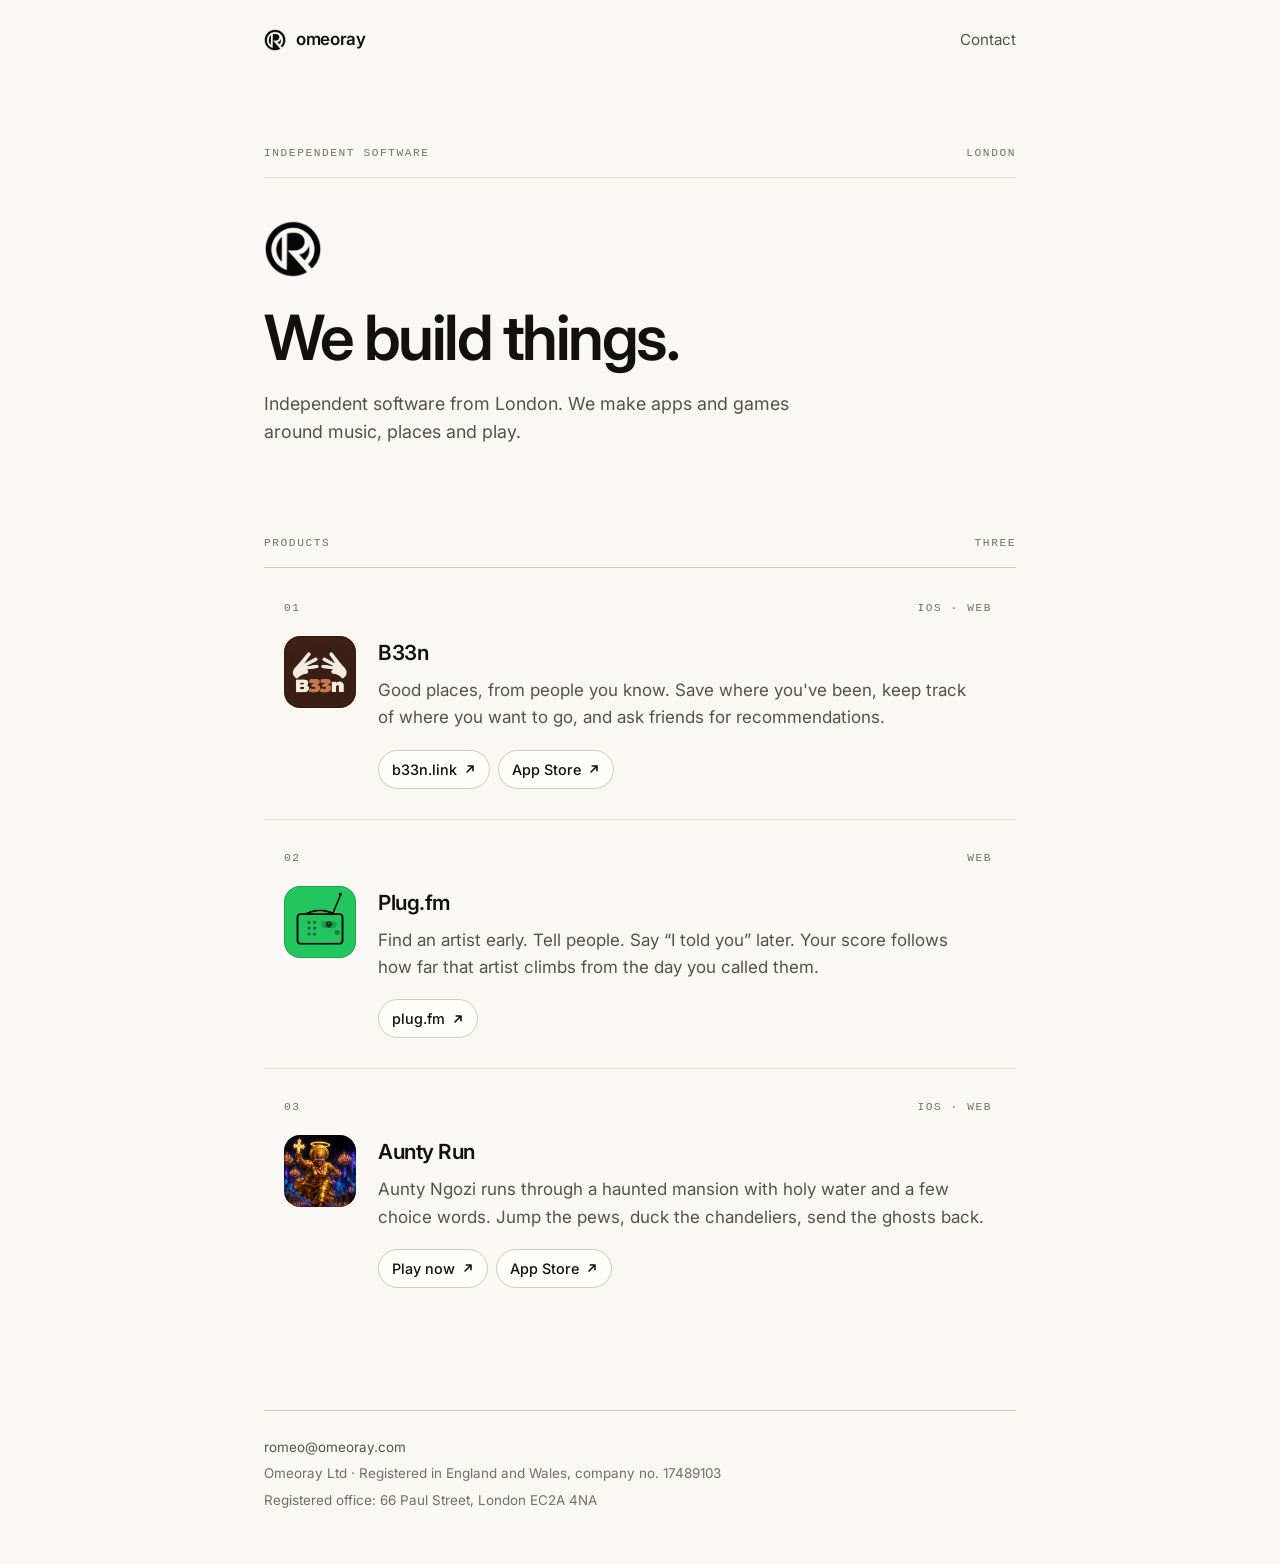
==== commit 3e14ab0e: "Headline: "We build things." "Our own things" reads as software built for internal use, which is the" ====
--- a/index.html
+++ b/index.html
@@ -35,7 +35,7 @@
         <span class="meta">London</span>
       </div>
       <img class="mark" src="assets/omeoray-mark.png" width="512" height="512" alt="" decoding="async">
-      <h1>We build our own&nbsp;things.</h1>
+      <h1>We build things.</h1>
       <p>Independent software from London. We make apps and games around music, places and&nbsp;play.</p>
     </section>
 
--- a/styles.css
+++ b/styles.css
@@ -164,7 +164,7 @@
   line-height: 1.02;
   letter-spacing: -0.04em;
   font-weight: 600;
-  max-width: 14ch;
+  max-width: 20ch;
 }
 
 .hero p {
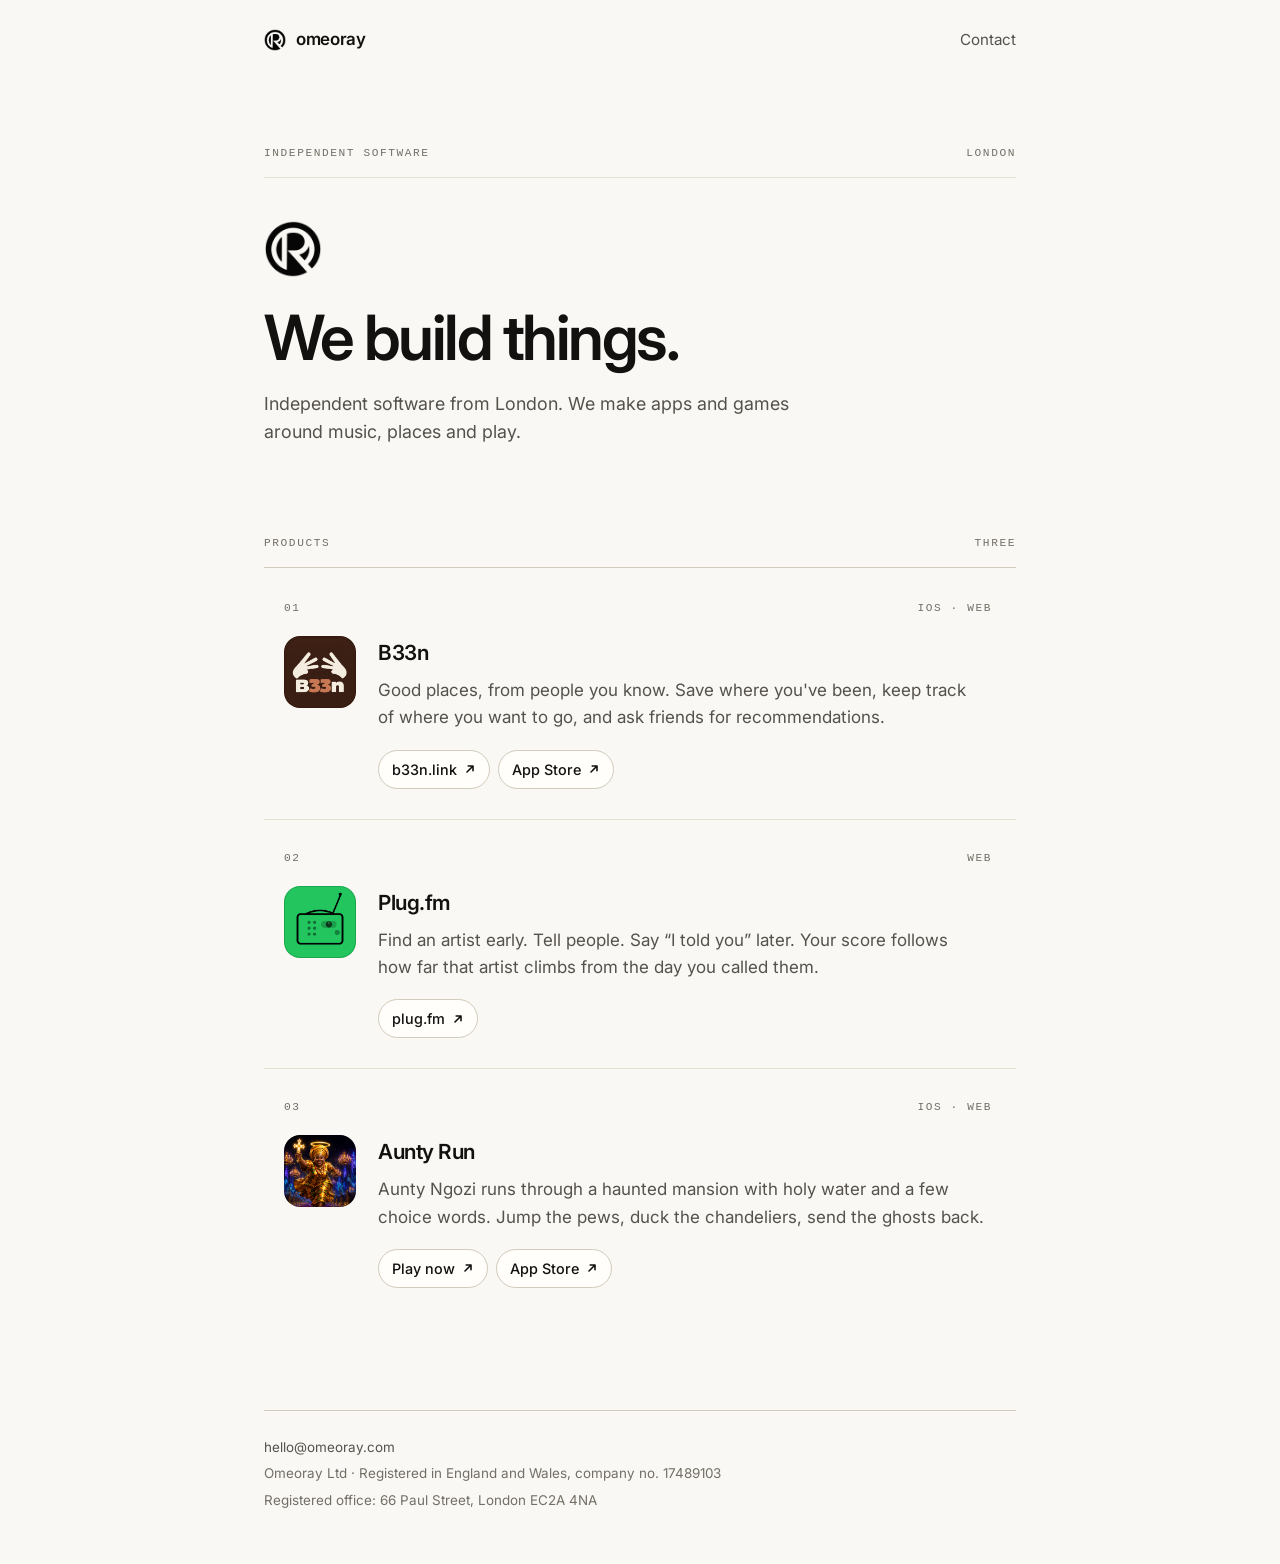
==== commit 00ce774f: "Contact address: hello@omeoray.com A role address rather than a personal one — it reads better on a " ====
--- a/index.html
+++ b/index.html
@@ -139,7 +139,7 @@
   </main>
 
   <footer>
-    <p><a href="contact/">romeo@omeoray.com</a></p>
+    <p><a href="contact/">hello@omeoray.com</a></p>
     <p>Omeoray Ltd · Registered in England and Wales, company no. 17489103</p>
     <p>Registered office: 66 Paul Street, London EC2A 4NA</p>
   </footer>
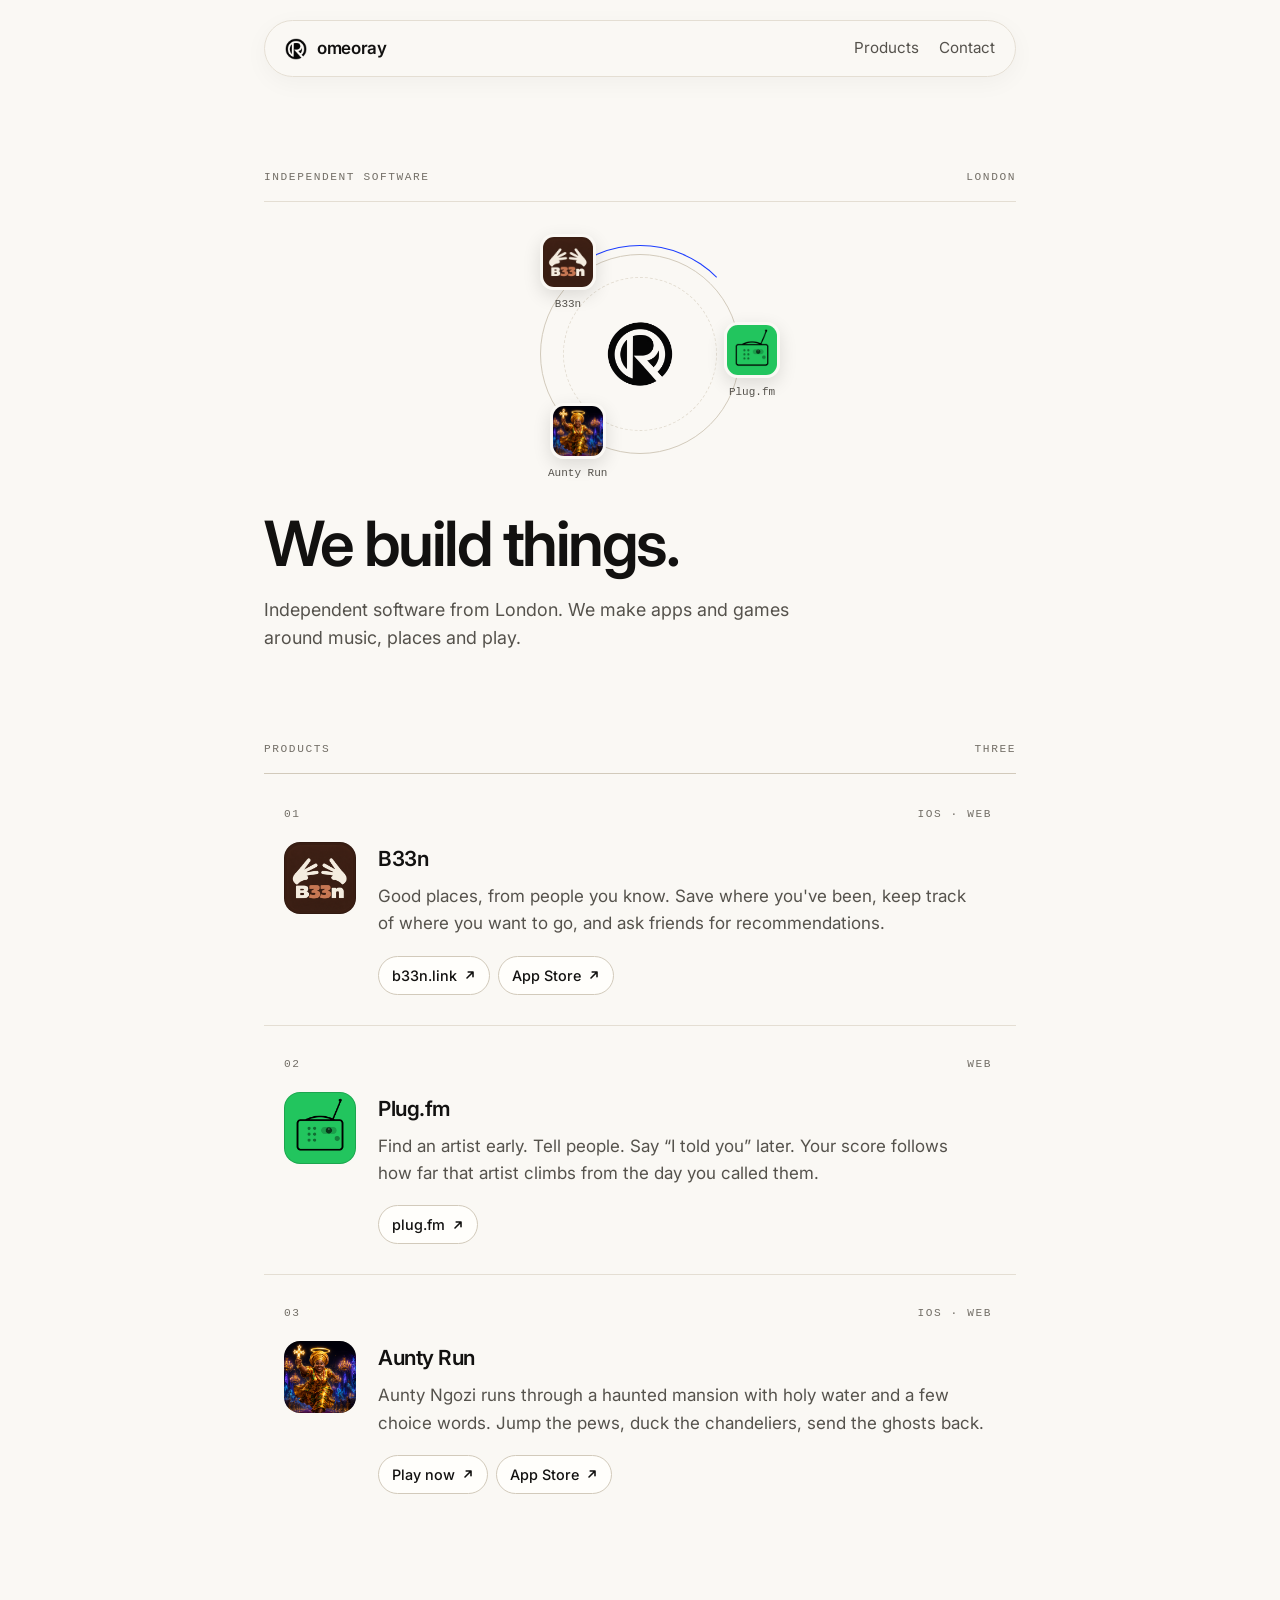
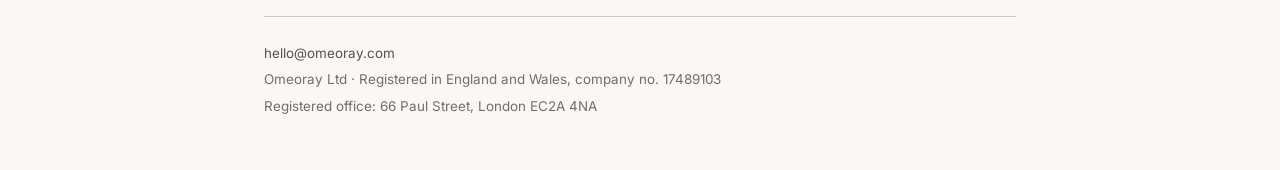
==== commit f1c9db03: "Add orbital product launcher and floating navigation" ====
--- a/index.html
+++ b/index.html
@@ -24,7 +24,7 @@
       <img class="mark" src="assets/omeoray-mark.png" width="512" height="512" alt="" decoding="async">
       <span>omeoray</span>
     </a>
-    <nav><a href="contact/">Contact</a></nav>
+    <nav aria-label="Main navigation"><a href="#products">Products</a><a href="contact/">Contact</a></nav>
   </header>
 
   <main>
@@ -34,12 +34,18 @@
         <span class="meta">Independent software</span>
         <span class="meta">London</span>
       </div>
-      <img class="mark" src="assets/omeoray-mark.png" width="512" height="512" alt="" decoding="async">
+      <div class="orbit" aria-label="Explore our products">
+        <div class="orbit-ring" aria-hidden="true"></div>
+        <img class="mark" src="assets/omeoray-mark.png" width="512" height="512" alt="" decoding="async">
+        <a class="orbit-product orbit-one" href="#b33n" aria-label="Explore B33n"><img src="assets/b33n.png" width="56" height="56" alt=""><span>B33n</span></a>
+        <a class="orbit-product orbit-two" href="#plug" aria-label="Explore Plug.fm"><img src="assets/plug.png" width="56" height="56" alt=""><span>Plug.fm</span></a>
+        <a class="orbit-product orbit-three" href="#aunty" aria-label="Explore Aunty Run"><img src="assets/auntyrun.png" width="56" height="56" alt=""><span>Aunty Run</span></a>
+      </div>
       <h1>We build things.</h1>
       <p>Independent software from London. We make apps and games around music, places and&nbsp;play.</p>
     </section>
 
-    <section class="work" aria-labelledby="work-heading">
+    <section class="work" id="products" aria-labelledby="work-heading">
       <div class="work-head">
         <h2 id="work-heading">Products</h2>
         <span class="meta">Three</span>
@@ -48,7 +54,7 @@
       <ul class="projects">
 
         <!-- ───────── 01 · B33n ───────── -->
-        <li class="panel reveal">
+        <li class="panel reveal" id="b33n">
           <div class="panel-head">
             <span class="panel-index">01</span>
             <span class="panel-platform">iOS · Web</span>
@@ -78,7 +84,7 @@
         </li>
 
         <!-- ───────── 02 · Plug.fm ───────── -->
-        <li class="panel reveal">
+        <li class="panel reveal" id="plug">
           <div class="panel-head">
             <span class="panel-index">02</span>
             <span class="panel-platform">Web</span>
@@ -104,7 +110,7 @@
         </li>
 
         <!-- ───────── 03 · Aunty Run ───────── -->
-        <li class="panel reveal">
+        <li class="panel reveal" id="aunty">
           <div class="panel-head">
             <span class="panel-index">03</span>
             <span class="panel-platform">iOS · Web</span>
@@ -148,6 +154,34 @@
 
 <script>
   document.documentElement.classList.add('js');
+
+  var header = document.querySelector('.top');
+  var productNav = document.querySelector('nav a[href="#products"]');
+  var work = document.getElementById('products');
+  var scrollQueued = false;
+  function updateScroll() {
+    var max = document.documentElement.scrollHeight - window.innerHeight;
+    header.style.setProperty('--progress', max > 0 ? Math.min(1, Math.max(0, window.scrollY / max)) : 0);
+    header.classList.toggle('is-scrolled', window.scrollY > 20);
+    if (work.getBoundingClientRect().top <= 140) productNav.setAttribute('aria-current', 'location');
+    else productNav.removeAttribute('aria-current');
+    scrollQueued = false;
+  }
+  window.addEventListener('scroll', function () {
+    if (!scrollQueued) { scrollQueued = true; requestAnimationFrame(updateScroll); }
+  }, { passive: true });
+  window.addEventListener('resize', updateScroll);
+  updateScroll();
+
+  var motion = window.matchMedia('(prefers-reduced-motion: reduce)');
+  document.querySelectorAll('.panel').forEach(function (panel) {
+    panel.addEventListener('pointermove', function (event) {
+      if (event.pointerType !== 'mouse' || motion.matches) return;
+      var box = panel.getBoundingClientRect();
+      panel.style.setProperty('--pointer-x', (event.clientX - box.left) + 'px');
+      panel.style.setProperty('--pointer-y', (event.clientY - box.top) + 'px');
+    });
+  });
 
   // Reveal each panel as it arrives. With no JS they are simply visible.
   var panels = document.querySelectorAll('.reveal');
--- a/styles.css
+++ b/styles.css
@@ -549,3 +549,120 @@
     transition: none;
   }
 }
+
+/* Floating navigation and a quiet reading-progress edge. */
+html { scroll-behavior: smooth; scroll-padding-top: 110px; }
+.top {
+  position: sticky;
+  top: 16px;
+  z-index: 10;
+  margin-top: 20px;
+  padding: 14px 20px;
+  border: 1px solid var(--line);
+  border-radius: 999px;
+  background: var(--bg);
+  background: color-mix(in srgb, var(--bg) 90%, transparent);
+  backdrop-filter: blur(18px);
+  box-shadow: 0 6px 24px rgba(0, 0, 0, 0.04);
+  overflow: hidden;
+}
+.top::after {
+  content: "";
+  position: absolute;
+  bottom: 0;
+  left: 0;
+  width: 100%;
+  height: 2px;
+  background: var(--accent);
+  transform: scaleX(var(--progress, 0));
+  transform-origin: left;
+  pointer-events: none;
+}
+.top nav { display: flex; gap: 20px; }
+.top nav a[aria-current] { color: var(--accent); }
+.panel { scroll-margin-top: 110px; }
+
+/* Product satellites: real anchor links, usable without JavaScript. */
+.orbit {
+  position: relative;
+  width: 280px;
+  height: 240px;
+  margin: 32px auto 38px;
+  display: grid;
+  place-items: center;
+}
+.orbit-ring {
+  position: absolute;
+  width: 200px;
+  height: 200px;
+  border: 1px solid var(--line-strong);
+  border-radius: 50%;
+}
+.orbit-ring::before {
+  content: "";
+  position: absolute;
+  inset: 22px;
+  border: 1px dashed var(--line);
+  border-radius: 50%;
+}
+.orbit-ring::after {
+  content: "";
+  position: absolute;
+  inset: -10px;
+  border: 1px solid transparent;
+  border-top-color: var(--accent);
+  border-radius: 50%;
+  animation: bearing 24s linear infinite;
+}
+.hero .orbit .mark { width: 68px; height: 68px; margin: 0; }
+.orbit-product {
+  position: absolute;
+  display: grid;
+  justify-items: center;
+  gap: 6px;
+  color: var(--ink-soft);
+  text-decoration: none;
+  font-family: var(--mono);
+  font-size: 11px;
+  transition: transform 200ms ease, color 200ms ease;
+}
+.orbit-product img {
+  border-radius: 14px;
+  box-shadow: 0 6px 18px rgba(0, 0, 0, 0.12);
+  border: 3px solid var(--bg);
+}
+.orbit-one { top: 0; left: 40px; }
+.orbit-two { right: 0; top: 88px; }
+.orbit-three { bottom: -8px; left: 48px; }
+.orbit-product:hover, .orbit-product:focus-visible { transform: translateY(-5px); color: var(--accent); }
+@keyframes bearing { to { transform: rotate(360deg); } }
+
+/* Light follows the pointer; keyboard focus gets the same illuminated surface. */
+.panel::after {
+  content: "";
+  position: absolute;
+  inset: 0;
+  background: radial-gradient(240px circle at var(--pointer-x, 50%) var(--pointer-y, 50%), var(--accent-wash), transparent);
+  pointer-events: none;
+  opacity: 0;
+  transition: opacity 220ms ease;
+}
+.panel:hover::after, .panel:focus-within::after { opacity: 1; }
+.panel-art { transition: transform 220ms ease, box-shadow 220ms ease; }
+.panel:hover .panel-art, .panel:focus-within .panel-art {
+  transform: translateY(-4px) rotate(-3deg);
+  box-shadow: 0 8px 18px rgba(0, 0, 0, 0.12);
+}
+@media (max-width: 34rem) {
+  .top { padding: 12px 16px; gap: 10px; }
+  .top nav { gap: 14px; }
+  .top nav a { font-size: 0.85rem; }
+  .brand { gap: 6px; font-size: 0.95rem; }
+  .hero { padding-top: 48px; }
+}
+@media (prefers-reduced-motion: reduce) {
+  html { scroll-behavior: auto; }
+  .orbit-ring::after { animation: none; }
+  .orbit-product:hover, .orbit-product:focus-visible,
+  .panel:hover .panel-art, .panel:focus-within .panel-art { transform: none; }
+}
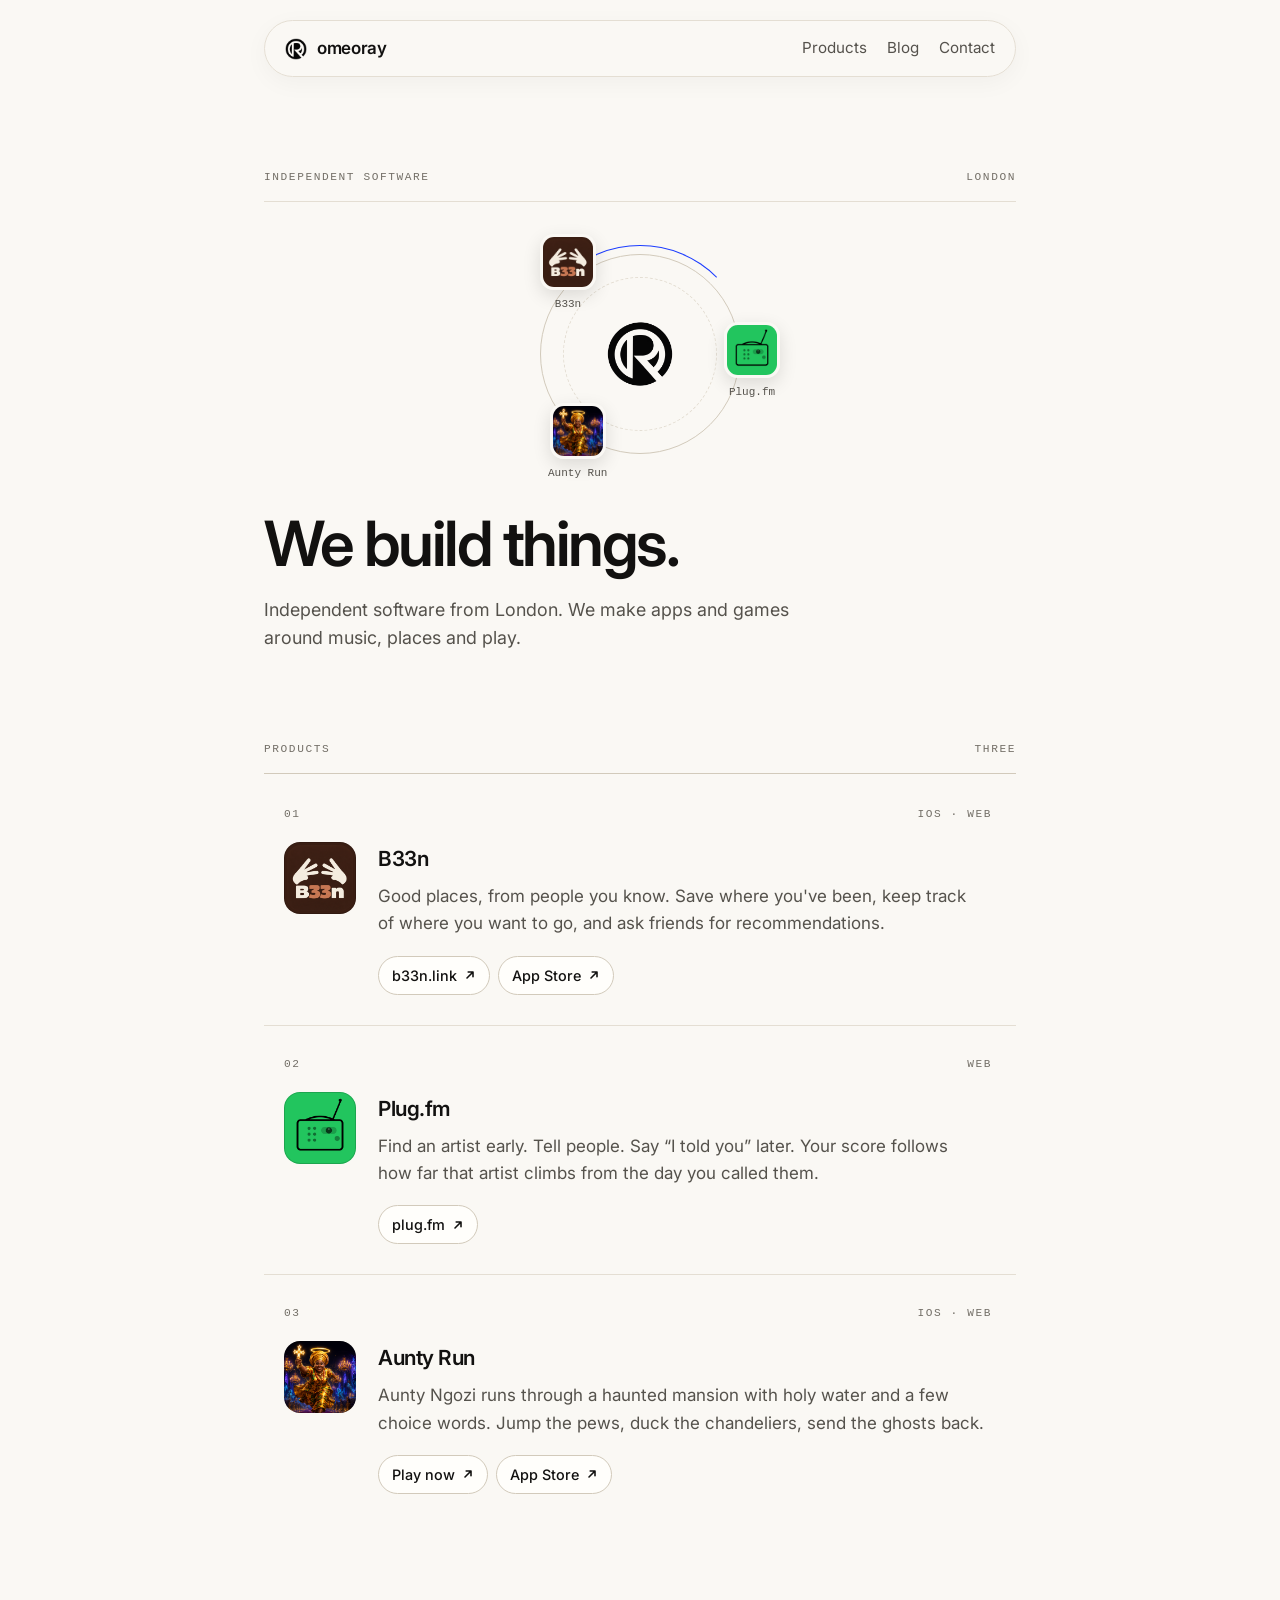
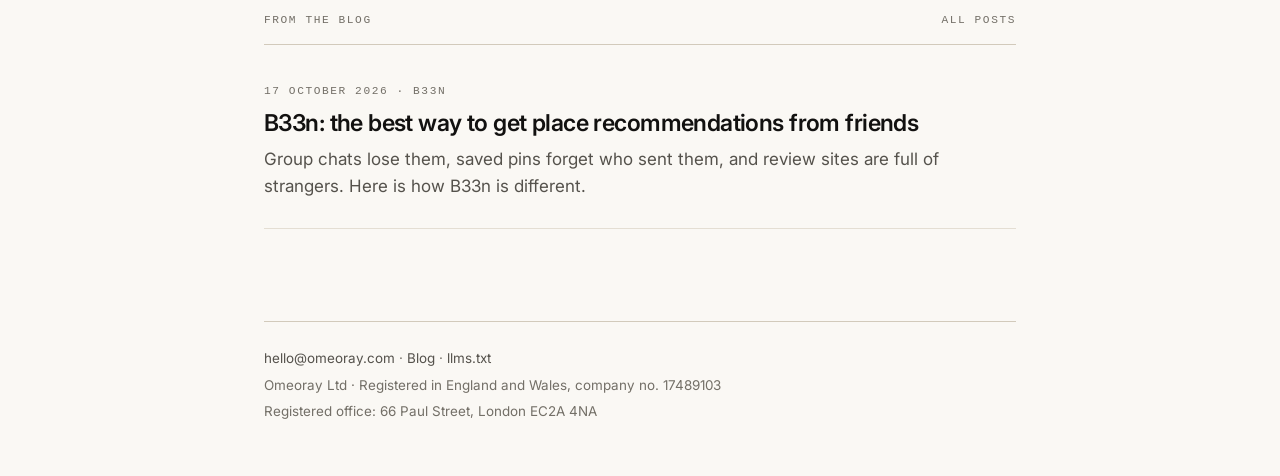
==== commit f4e2ec51: "Add a blog, the first B33n post, and make the site easy for AI to read The blog lives at /blog/ with" ====
--- a/index.html
+++ b/index.html
@@ -1,19 +1,103 @@
 <!DOCTYPE html>
-<html lang="en">
+<html lang="en-GB">
 <head>
 <meta charset="utf-8">
 <meta name="viewport" content="width=device-width, initial-scale=1">
 <title>Omeoray</title>
 <meta name="description" content="Independent software from London. We make apps and games around music, places and play.">
+<link rel="canonical" href="https://omeoray.com/">
+<link rel="alternate" type="application/atom+xml" href="blog/feed.xml" title="Omeoray blog">
 <link rel="icon" href="favicon.svg" type="image/svg+xml">
 <link rel="apple-touch-icon" href="assets/apple-touch-icon.png">
 <meta property="og:title" content="Omeoray">
 <meta property="og:description" content="Independent software from London. We make apps and games around music, places and play.">
 <meta property="og:type" content="website">
+<meta property="og:url" content="https://omeoray.com/">
+<meta property="og:site_name" content="Omeoray">
+<meta property="og:image" content="https://omeoray.com/assets/og-omeoray.png">
+<meta property="og:image:width" content="1200">
+<meta property="og:image:height" content="630">
+<meta name="twitter:card" content="summary_large_image">
 <link rel="preconnect" href="https://fonts.googleapis.com">
 <link rel="preconnect" href="https://fonts.gstatic.com" crossorigin>
 <link href="https://fonts.googleapis.com/css2?family=Inter:wght@400;500;600&display=swap" rel="stylesheet">
 <link rel="stylesheet" href="styles.css">
+<script type="application/ld+json">
+{
+  "@context": "https://schema.org",
+  "@graph": [
+    {
+      "@type": "Organization",
+      "@id": "https://omeoray.com/#organization",
+      "name": "Omeoray",
+      "legalName": "Omeoray Ltd",
+      "url": "https://omeoray.com/",
+      "logo": "https://omeoray.com/assets/omeoray-mark.png",
+      "email": "hello@omeoray.com",
+      "slogan": "We build things.",
+      "description": "Independent software company in London making apps and games around music, places and play.",
+      "foundingLocation": { "@type": "Place", "name": "London, United Kingdom" },
+      "address": {
+        "@type": "PostalAddress",
+        "streetAddress": "66 Paul Street",
+        "addressLocality": "London",
+        "postalCode": "EC2A 4NA",
+        "addressCountry": "GB"
+      },
+      "identifier": { "@type": "PropertyValue", "propertyID": "UK Companies House number", "value": "17489103" },
+      "contactPoint": { "@type": "ContactPoint", "email": "hello@omeoray.com", "contactType": "customer support" },
+      "makesOffer": [
+        { "@type": "Offer", "itemOffered": { "@id": "https://omeoray.com/#b33n" } },
+        { "@type": "Offer", "itemOffered": { "@id": "https://omeoray.com/#plug" } },
+        { "@type": "Offer", "itemOffered": { "@id": "https://omeoray.com/#aunty" } }
+      ]
+    },
+    {
+      "@type": "WebSite",
+      "@id": "https://omeoray.com/#website",
+      "name": "Omeoray",
+      "url": "https://omeoray.com/",
+      "inLanguage": "en-GB",
+      "publisher": { "@id": "https://omeoray.com/#organization" }
+    },
+    {
+      "@type": "MobileApplication",
+      "@id": "https://omeoray.com/#b33n",
+      "name": "B33n",
+      "description": "Good places, from people you know. Save where you've been, keep track of where you want to go, and ask friends for recommendations.",
+      "operatingSystem": "iOS",
+      "applicationCategory": "TravelApplication",
+      "url": "https://b33n.link",
+      "downloadUrl": "https://apps.apple.com/gb/app/b33n/id6809171479",
+      "image": "https://omeoray.com/assets/b33n.png",
+      "offers": { "@type": "Offer", "price": "0", "priceCurrency": "GBP" },
+      "publisher": { "@id": "https://omeoray.com/#organization" }
+    },
+    {
+      "@type": "WebApplication",
+      "@id": "https://omeoray.com/#plug",
+      "name": "Plug.fm",
+      "description": "Find an artist early. Tell people. Say \u201cI told you\u201d later. Your score follows how far that artist climbs from the day you called them.",
+      "applicationCategory": "MusicApplication",
+      "operatingSystem": "Web",
+      "url": "https://plug.fm",
+      "image": "https://omeoray.com/assets/plug.png",
+      "publisher": { "@id": "https://omeoray.com/#organization" }
+    },
+    {
+      "@type": "VideoGame",
+      "@id": "https://omeoray.com/#aunty",
+      "name": "Aunty Run",
+      "description": "Aunty Ngozi runs through a haunted mansion with holy water and a few choice words. Jump the pews, duck the chandeliers, send the ghosts back.",
+      "gamePlatform": ["iOS", "Web browser"],
+      "url": "https://aunty-run.replit.app",
+      "sameAs": "https://apps.apple.com/gb/app/auntyrun/id6780049104",
+      "image": "https://omeoray.com/assets/auntyrun.png",
+      "publisher": { "@id": "https://omeoray.com/#organization" }
+    }
+  ]
+}
+</script>
 </head>
 <body>
 
@@ -24,7 +108,7 @@
       <img class="mark" src="assets/omeoray-mark.png" width="512" height="512" alt="" decoding="async">
       <span>omeoray</span>
     </a>
-    <nav aria-label="Main navigation"><a href="#products">Products</a><a href="contact/">Contact</a></nav>
+    <nav aria-label="Main navigation"><a href="#products">Products</a><a href="blog/">Blog</a><a href="contact/">Contact</a></nav>
   </header>
 
   <main>
@@ -142,10 +226,28 @@
       </ul>
     </section>
 
+    <section class="work" id="journal" aria-labelledby="journal-heading">
+      <div class="work-head">
+        <h2 id="journal-heading">From the blog</h2>
+        <a class="meta" href="blog/" style="text-decoration:none">All posts</a>
+      </div>
+      <ul class="posts" style="margin-top:0;border-top:0">
+        <li class="post-card">
+          <article>
+            <a href="blog/b33n-place-recommendations-from-friends/">
+              <time class="meta" datetime="2026-10-17">17 October 2026 · B33n</time>
+              <h2>B33n: the best way to get place recommendations from friends</h2>
+            </a>
+            <p>Group chats lose them, saved pins forget who sent them, and review sites are full of strangers. Here is how B33n is different.</p>
+          </article>
+        </li>
+      </ul>
+    </section>
+
   </main>
 
   <footer>
-    <p><a href="contact/">hello@omeoray.com</a></p>
+    <p><a href="contact/">hello@omeoray.com</a> · <a href="blog/">Blog</a> · <a href="llms.txt">llms.txt</a></p>
     <p>Omeoray Ltd · Registered in England and Wales, company no. 17489103</p>
     <p>Registered office: 66 Paul Street, London EC2A 4NA</p>
   </footer>
--- a/styles.css
+++ b/styles.css
@@ -666,3 +666,403 @@
   .orbit-product:hover, .orbit-product:focus-visible,
   .panel:hover .panel-art, .panel:focus-within .panel-art { transform: none; }
 }
+
+/* ---------- blog ---------- */
+
+.skip {
+  position: absolute;
+  left: 16px;
+  top: -60px;
+  z-index: 20;
+  padding: 8px 14px;
+  border-radius: 999px;
+  background: var(--ink);
+  color: var(--bg);
+  text-decoration: none;
+}
+.skip:focus { top: 12px; }
+
+.top nav a[aria-current="page"] { color: var(--accent); }
+
+.blog-head,
+.post-head {
+  padding: 92px 0 0;
+}
+
+.blog-head h1,
+.post-head h1 {
+  margin: 34px 0 18px;
+  font-size: clamp(2.1rem, 7vw, 3.1rem);
+  line-height: 1.06;
+  letter-spacing: -0.04em;
+  font-weight: 600;
+}
+
+.blog-head > p,
+.dek {
+  margin: 0;
+  max-width: 36rem;
+  color: var(--ink-soft);
+  font-size: 1.15rem;
+}
+
+.byline {
+  display: flex;
+  flex-wrap: wrap;
+  gap: 6px 18px;
+  margin: 22px 0 0;
+}
+
+/* the index: one row per post, the same ruled rhythm as the products list */
+.posts {
+  list-style: none;
+  margin: 56px 0 0;
+  padding: 0;
+  border-top: 1px solid var(--line-strong);
+}
+
+.post-card {
+  position: relative;
+  padding: 28px 0;
+  border-bottom: 1px solid var(--line);
+}
+
+.post-card a {
+  color: inherit;
+  text-decoration: none;
+}
+
+.post-card a::after {
+  content: "";
+  position: absolute;
+  inset: 0;
+}
+
+.post-card img {
+  display: block;
+  width: 100%;
+  height: auto;
+  border-radius: var(--radius);
+  border: 1px solid var(--line);
+  margin-bottom: 20px;
+  transition: transform 220ms ease;
+}
+
+.post-card:hover img,
+.post-card:focus-within img {
+  transform: translateY(-3px);
+}
+
+.post-card h2 {
+  margin: 8px 0 8px;
+  font-size: 1.45rem;
+  line-height: 1.2;
+  letter-spacing: -0.025em;
+  font-weight: 600;
+  transition: color 140ms ease;
+}
+
+.post-card:hover h2,
+.post-card:focus-within h2 {
+  color: var(--accent);
+}
+
+.post-card p {
+  margin: 0;
+  color: var(--ink-soft);
+}
+
+/* ---------- a post ---------- */
+
+.post-figure {
+  margin: 44px 0;
+}
+
+.post-figure img {
+  display: block;
+  width: 100%;
+  height: auto;
+  border-radius: 14px;
+  border: 1px solid var(--line);
+}
+
+.post-figure figcaption {
+  margin-top: 10px;
+  color: var(--ink-faint);
+  font-size: 0.86rem;
+}
+
+.post-figure.wide {
+  margin-left: -24px;
+  margin-right: -24px;
+}
+
+.facts {
+  position: relative;
+  margin: 0 0 48px;
+  padding: 24px 24px 22px 26px;
+  border: 1px solid var(--line);
+  border-radius: var(--radius);
+  background: var(--panel);
+}
+
+.facts::before {
+  content: "";
+  position: absolute;
+  top: 18px;
+  bottom: 18px;
+  left: -1px;
+  width: 2px;
+  background: var(--accent);
+}
+
+.facts h2 {
+  margin: 0 0 12px !important;
+}
+
+.facts ul {
+  margin: 0;
+  padding-left: 1.1em;
+}
+
+.facts li {
+  margin: 0 0 6px;
+  color: var(--ink-soft);
+}
+
+.facts li strong {
+  color: var(--ink);
+  font-weight: 600;
+}
+
+.prose {
+  max-width: 40rem;
+}
+
+.prose p,
+.prose li {
+  color: var(--ink-soft);
+}
+
+.prose p {
+  margin: 0 0 20px;
+}
+
+.prose strong {
+  color: var(--ink);
+  font-weight: 600;
+}
+
+.prose a {
+  color: var(--ink);
+  text-decoration-color: var(--accent);
+  text-decoration-thickness: 2px;
+  text-underline-offset: 3px;
+  transition: color 140ms ease;
+}
+
+.prose a:hover,
+.prose a:focus-visible {
+  color: var(--accent);
+}
+
+.prose h2 {
+  margin: 64px 0 18px;
+  font-size: 1.6rem;
+  line-height: 1.2;
+  letter-spacing: -0.03em;
+  font-weight: 600;
+}
+
+.prose h3 {
+  margin: 40px 0 10px;
+  font-size: 1.18rem;
+  letter-spacing: -0.018em;
+  font-weight: 600;
+}
+
+.prose ul {
+  margin: 0 0 22px;
+  padding-left: 1.2em;
+}
+
+.prose li {
+  margin: 0 0 8px;
+}
+
+.prose code {
+  font-family: var(--mono);
+  font-size: 0.86em;
+  padding: 2px 6px;
+  border-radius: 6px;
+  background: var(--accent-wash);
+  border: 1px solid var(--line);
+  color: var(--ink);
+  overflow-wrap: anywhere;
+}
+
+.lede {
+  font-size: 1.15rem;
+  color: var(--ink) !important;
+}
+
+/* vibes, drawn the way the app draws them */
+.prose .vibes {
+  display: flex;
+  flex-wrap: wrap;
+  gap: 8px;
+  margin: 4px 0 24px;
+  padding: 0;
+  list-style: none;
+}
+
+.prose .vibes li {
+  margin: 0;
+  padding: 6px 12px;
+  border-radius: 999px;
+  font-size: 0.9rem;
+  font-weight: 500;
+  color: var(--ink);
+  background: color-mix(in srgb, var(--vibe) 16%, var(--panel));
+  border: 1px solid color-mix(in srgb, var(--vibe) 34%, transparent);
+  transition: transform 160ms ease;
+}
+
+.prose .vibes li:hover {
+  transform: translateY(-2px) rotate(-2deg);
+}
+
+/* the comparison: scrolls inside itself on a phone, never the page */
+.table-wrap {
+  margin: 0 0 14px;
+  overflow-x: auto;
+  border: 1px solid var(--line);
+  border-radius: var(--radius);
+  background: var(--panel);
+}
+
+.compare {
+  width: 100%;
+  min-width: 40rem;
+  border-collapse: collapse;
+  font-size: 0.9rem;
+  line-height: 1.45;
+}
+
+.compare caption {
+  caption-side: bottom;
+  padding: 12px 16px;
+  text-align: left;
+  color: var(--ink-faint);
+  font-size: 0.82rem;
+  border-top: 1px solid var(--line);
+}
+
+.compare th,
+.compare td {
+  padding: 12px 14px;
+  text-align: left;
+  vertical-align: top;
+  border-bottom: 1px solid var(--line);
+  color: var(--ink-soft);
+}
+
+.compare thead th {
+  font-family: var(--mono);
+  font-size: 0.68rem;
+  font-weight: 500;
+  letter-spacing: 0.12em;
+  text-transform: uppercase;
+  color: var(--ink-faint);
+}
+
+.compare tbody th {
+  color: var(--ink);
+  font-weight: 600;
+  width: 22%;
+}
+
+.compare tbody tr:last-child > * {
+  border-bottom: 0;
+}
+
+.compare .ours {
+  background: var(--accent-wash);
+  color: var(--ink);
+  font-weight: 500;
+}
+
+.compare thead .ours {
+  color: var(--accent);
+}
+
+.faq h3 {
+  margin-top: 28px;
+}
+
+.cta {
+  margin: 30px 0 0;
+}
+
+.post-foot {
+  margin-top: 64px;
+  padding-top: 20px;
+  border-top: 1px solid var(--line);
+}
+
+.post-foot a {
+  color: var(--ink-soft);
+  text-decoration: none;
+}
+
+.post-foot a:hover,
+.post-foot a:focus-visible {
+  color: var(--accent);
+}
+
+@media (max-width: 34rem) {
+  .blog-head,
+  .post-head {
+    padding-top: 56px;
+  }
+
+  .post-figure.wide {
+    margin-left: -16px;
+    margin-right: -16px;
+  }
+
+  .post-figure.wide img {
+    border-radius: 0;
+    border-left: 0;
+    border-right: 0;
+  }
+
+  .post-figure.wide figcaption {
+    padding: 0 16px;
+  }
+
+  /* diagrams stay legible on a phone: they scroll sideways inside themselves */
+  .post-figure.diagram .scroller {
+    overflow-x: auto;
+    border-top: 1px solid var(--line);
+    border-bottom: 1px solid var(--line);
+  }
+
+  .post-figure.diagram .scroller img {
+    width: 780px;
+    max-width: none;
+    border: 0;
+  }
+
+  .facts {
+    padding: 20px 18px 18px 20px;
+  }
+}
+
+@media (prefers-reduced-motion: reduce) {
+  .post-card:hover img,
+  .post-card:focus-within img,
+  .prose .vibes li:hover {
+    transform: none;
+  }
+}
